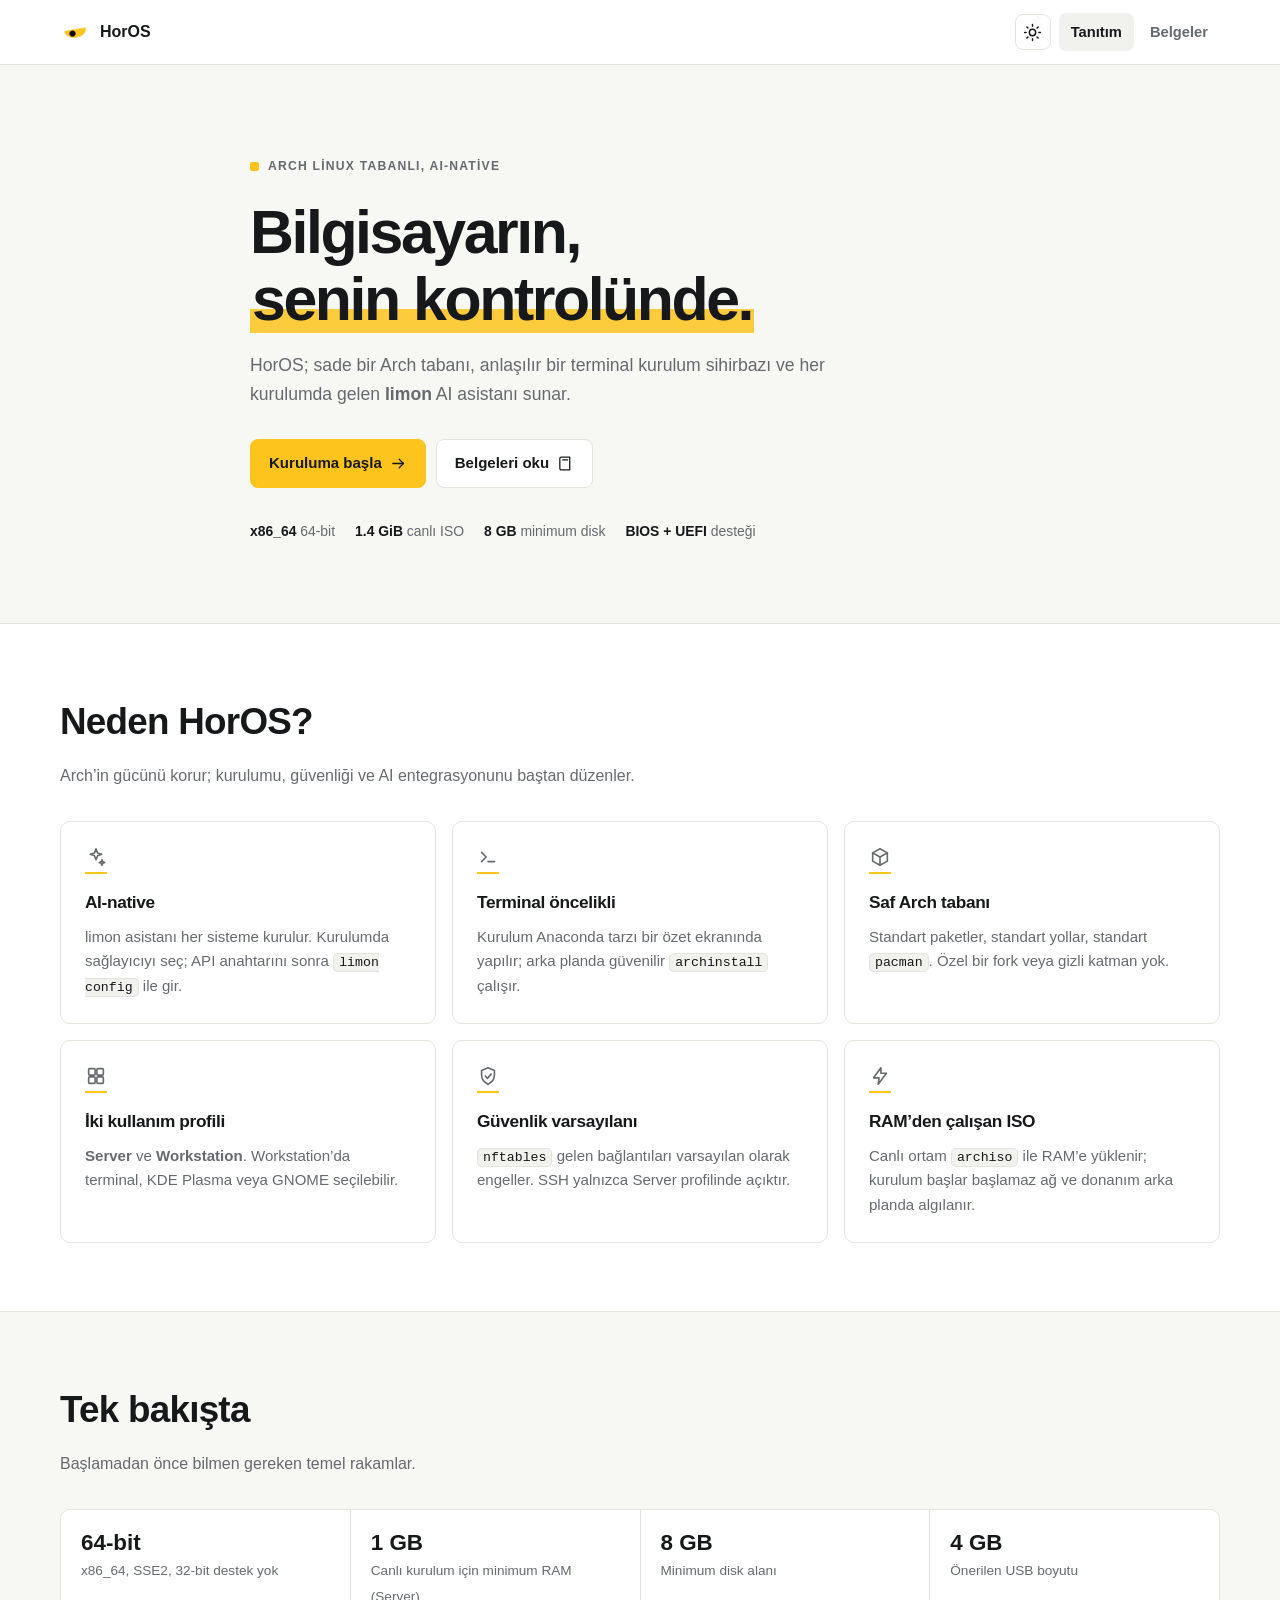
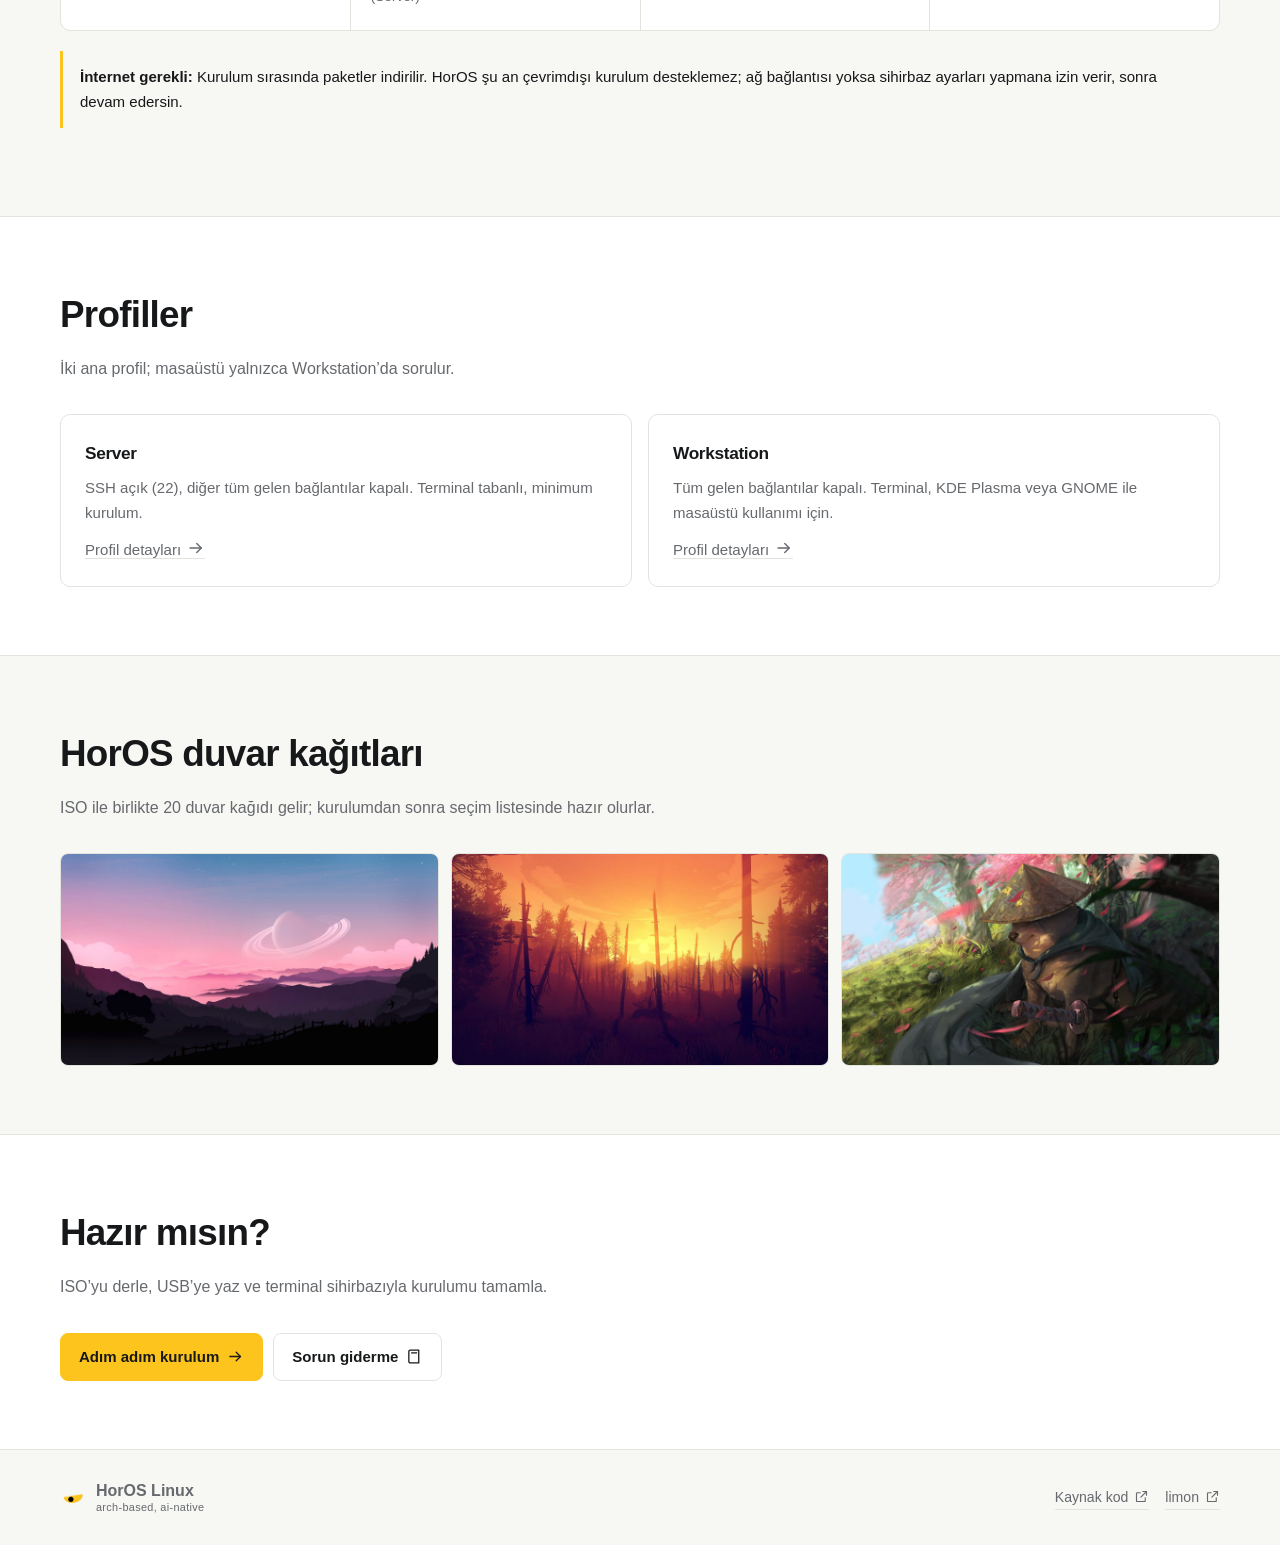
==== index.html @ 88a6e807 "Add HorOS GitHub Pages site with docs and responsive TOC" ====
<!doctype html>
<html lang="tr">
<head>
  <meta charset="utf-8">
  <meta name="viewport" content="width=device-width, initial-scale=1">
  <title>HorOS Linux: Arch tabanlı, AI-native dağıtım</title>
  <meta name="description" content="HorOS Linux; Arch Linux tabanlı, AI asistanı limon ile gelen canlı ISO ve kurulum sihirbazı. Tanıtım, kurulum ve belgeler.">
  <meta name="theme-color" content="#ffffff">
  <link rel="icon" type="image/png" href="assets/img/icon.png">
  <script>
    (function () {
      try {
        var saved = localStorage.getItem("horos-theme");
        var theme = saved === "dark" || saved === "light"
          ? saved
          : (window.matchMedia && matchMedia("(prefers-color-scheme: dark)").matches ? "dark" : "light");
        document.documentElement.dataset.theme = theme;
        var meta = document.querySelector('meta[name="theme-color"]');
        if (meta) meta.content = theme === "dark" ? "#111111" : "#ffffff";
      } catch (error) {
        document.documentElement.dataset.theme = "light";
      }
    })();
  </script>
  <link rel="stylesheet" href="assets/css/style.css">
  <script src="assets/js/icons.js" defer></script>
  <script src="assets/js/wallpapers.js" defer></script>
  <script src="assets/js/main.js" defer></script>
</head>
<body>

<header class="site-header">
  <div class="container header-inner">
    <a class="brand" href="index.html" aria-label="HorOS ana sayfa">
      <img src="assets/img/logo.png" alt="HorOS logosu">
      <span>HorOS</span>
    </a>
    <div class="header-actions">
      <button class="icon-btn theme-btn" type="button" aria-label="Karanlık temaya geç" title="Karanlık temaya geç">
        <span class="theme-icon theme-icon-sun" data-icon="sun"></span>
        <span class="theme-icon theme-icon-moon" data-icon="moon"></span>
      </button>
      <button class="icon-btn menu-btn" type="button" aria-label="Menüyü aç" aria-expanded="false">
        <span data-icon="menu"></span>
      </button>
      <nav class="nav" aria-label="Ana menü">
        <a href="index.html" data-page="index.html">Tanıtım</a>
        <a href="docs.html" data-page="docs.html">Belgeler</a>
      </nav>
    </div>
  </div>
</header>

<main>
  <div class="hero">
    <div class="container hero-inner">
      <span class="eyebrow">Arch Linux tabanlı, AI-native</span>
      <h1>Bilgisayarın,<br><em>senin kontrolünde.</em></h1>
      <p class="lead">
        HorOS; sade bir Arch tabanı, anlaşılır bir terminal kurulum sihirbazı ve her kurulumda gelen
        <strong>limon</strong> AI asistanı sunar.
      </p>
      <div class="buttons">
        <a class="btn btn-primary" href="docs.html#kurulum">Kuruluma başla<span data-icon="arrow-right"></span></a>
        <a class="btn btn-secondary" href="docs.html">Belgeleri oku<span data-icon="book"></span></a>
      </div>
      <div class="hero-meta">
        <span><strong>x86_64</strong> 64-bit</span>
        <span><strong>1.4 GiB</strong> canlı ISO</span>
        <span><strong>8 GB</strong> minimum disk</span>
        <span><strong>BIOS + UEFI</strong> desteği</span>
      </div>
    </div>
  </div>

  <section>
    <div class="container">
      <div class="section-head">
        <h2>Neden HorOS?</h2>
        <p>Arch’in gücünü korur; kurulumu, güvenliği ve AI entegrasyonunu baştan düzenler.</p>
      </div>
      <div class="grid grid-3">
        <article class="card">
          <div class="card-icon"><span data-icon="sparkles"></span></div>
          <h3>AI-native</h3>
          <p>limon asistanı her sisteme kurulur. Kurulumda sağlayıcıyı seç; API anahtarını sonra <code>limon config</code> ile gir.</p>
        </article>
        <article class="card">
          <div class="card-icon"><span data-icon="terminal"></span></div>
          <h3>Terminal öncelikli</h3>
          <p>Kurulum Anaconda tarzı bir özet ekranında yapılır; arka planda güvenilir <code>archinstall</code> çalışır.</p>
        </article>
        <article class="card">
          <div class="card-icon"><span data-icon="box"></span></div>
          <h3>Saf Arch tabanı</h3>
          <p>Standart paketler, standart yollar, standart <code>pacman</code>. Özel bir fork veya gizli katman yok.</p>
        </article>
        <article class="card">
          <div class="card-icon"><span data-icon="grid"></span></div>
          <h3>İki kullanım profili</h3>
          <p><strong>Server</strong> ve <strong>Workstation</strong>. Workstation’da terminal, KDE Plasma veya GNOME seçilebilir.</p>
        </article>
        <article class="card">
          <div class="card-icon"><span data-icon="shield"></span></div>
          <h3>Güvenlik varsayılanı</h3>
          <p><code>nftables</code> gelen bağlantıları varsayılan olarak engeller. SSH yalnızca Server profilinde açıktır.</p>
        </article>
        <article class="card">
          <div class="card-icon"><span data-icon="bolt"></span></div>
          <h3>RAM’den çalışan ISO</h3>
          <p>Canlı ortam <code>archiso</code> ile RAM’e yüklenir; kurulum başlar başlamaz ağ ve donanım arka planda algılanır.</p>
        </article>
      </div>
    </div>
  </section>

  <section class="alt">
    <div class="container">
      <div class="section-head">
        <h2>Tek bakışta</h2>
        <p>Başlamadan önce bilmen gereken temel rakamlar.</p>
      </div>
      <div class="facts">
        <div class="fact"><b>64-bit</b><span>x86_64, SSE2, 32-bit destek yok</span></div>
        <div class="fact"><b>1 GB</b><span>Canlı kurulum için minimum RAM (Server)</span></div>
        <div class="fact"><b>8 GB</b><span>Minimum disk alanı</span></div>
        <div class="fact"><b>4 GB</b><span>Önerilen USB boyutu</span></div>
      </div>
      <div class="note">
        <strong>İnternet gerekli:</strong> Kurulum sırasında paketler indirilir. HorOS şu an çevrimdışı kurulum desteklemez;
        ağ bağlantısı yoksa sihirbaz ayarları yapmana izin verir, sonra devam edersin.
      </div>
    </div>
  </section>

  <section>
    <div class="container">
      <div class="section-head">
        <h2>Profiller</h2>
        <p>İki ana profil; masaüstü yalnızca Workstation’da sorulur.</p>
      </div>
      <div class="grid grid-2">
        <article class="card">
          <h3>Server</h3>
          <p>SSH açık (22), diğer tüm gelen bağlantılar kapalı. Terminal tabanlı, minimum kurulum.</p>
          <p style="margin-top:12px"><a href="docs.html#server">Profil detayları<span data-icon="arrow-right" class="link-icon"></span></a></p>
        </article>
        <article class="card">
          <h3>Workstation</h3>
          <p>Tüm gelen bağlantılar kapalı. Terminal, KDE Plasma veya GNOME ile masaüstü kullanımı için.</p>
          <p style="margin-top:12px"><a href="docs.html#workstation">Profil detayları<span data-icon="arrow-right" class="link-icon"></span></a></p>
        </article>
      </div>
    </div>
  </section>

  <section class="alt">
    <div class="container">
      <div class="section-head">
        <h2>HorOS duvar kağıtları</h2>
        <p>ISO ile birlikte 20 duvar kağıdı gelir; kurulumdan sonra seçim listesinde hazır olurlar.</p>
      </div>
      <div class="shots" data-wallpaper-strip>
        <img class="shot" src="assets/img/wallpaper-01.jpg" alt="HorOS duvar kağıdı 1">
        <img class="shot" src="assets/img/wallpaper-02.jpg" alt="HorOS duvar kağıdı 2">
        <img class="shot" src="assets/img/wallpaper-03.jpg" alt="HorOS duvar kağıdı 3">
      </div>
    </div>
  </section>

  <section>
    <div class="container">
      <div class="section-head">
        <h2>Hazır mısın?</h2>
        <p>ISO’yu derle, USB’ye yaz ve terminal sihirbazıyla kurulumu tamamla.</p>
      </div>
      <div class="buttons">
        <a class="btn btn-primary" href="docs.html#kurulum">Adım adım kurulum<span data-icon="arrow-right"></span></a>
        <a class="btn btn-secondary" href="docs.html#sorun-giderme">Sorun giderme<span data-icon="book"></span></a>
      </div>
    </div>
  </section>
</main>

<footer class="site-footer">
  <div class="container footer-inner">
    <a class="brand" href="index.html">
      <img src="assets/img/logo.png" alt="">
      <span>HorOS Linux<small>arch-based, ai-native</small></span>
    </a>
    <div class="footer-links">
      <a href="https://github.com/horoslinux/horcore" target="_blank" rel="noopener">Kaynak kod<span data-icon="external" class="link-icon"></span></a>
      <a href="https://github.com/horoslinux/limon" target="_blank" rel="noopener">limon<span data-icon="external" class="link-icon"></span></a>
    </div>
  </div>
</footer>
</body>
</html>
---- assets/css/style.css ----
:root {
  --bg: #ffffff;
  --bg-soft: #f7f7f4;
  --panel: #ffffff;
  --panel-2: #f1f1ed;
  --border: #e4e4de;
  --text: #16181a;
  --muted: #66696d;
  --accent: #fdc41d;
  --accent-ink: #16181a;
  --danger: #b42318;
  --danger-bg: #fdf5f4;
  --ok: #067647;
  --ok-bg: #f3faf6;
  --header-bg: rgba(255, 255, 255, .94);
  --highlight: rgba(253, 196, 29, .85);
  --radius: 10px;
  --maxw: 1160px;
}

:root[data-theme="dark"] {
  --bg: #111111;
  --bg-soft: #191919;
  --panel: #1e1e1e;
  --panel-2: #272727;
  --border: #343434;
  --text: #f5f5f5;
  --muted: #aaa9a6;
  --accent: #fdc41d;
  --accent-ink: #16181a;
  --danger: #ff9b91;
  --danger-bg: rgba(180, 35, 24, .18);
  --ok: #7bd6a5;
  --ok-bg: rgba(6, 118, 71, .2);
  --header-bg: rgba(17, 17, 17, .94);
  --highlight: rgba(253, 196, 29, .38);
}

* { box-sizing: border-box; }

html { scroll-behavior: smooth; scroll-padding-top: 80px; }

/* ---------- Scrollbar ---------- */
html {
  scrollbar-width: thin;
  scrollbar-color: var(--border) transparent;
}
html::-webkit-scrollbar { width: 9px; height: 9px; }
html::-webkit-scrollbar-track { background: transparent; }
html::-webkit-scrollbar-thumb {
  background: var(--border);
  border: 2px solid var(--bg);
  border-radius: 99px;
}
html::-webkit-scrollbar-thumb:hover { background: var(--muted); }

.table-wrap, pre, .docs-sidebar {
  scrollbar-width: thin;
  scrollbar-color: var(--border) transparent;
}
.table-wrap::-webkit-scrollbar,
pre::-webkit-scrollbar,
.docs-sidebar::-webkit-scrollbar { width: 6px; height: 6px; }
.table-wrap::-webkit-scrollbar-track,
pre::-webkit-scrollbar-track,
.docs-sidebar::-webkit-scrollbar-track { background: transparent; }
.table-wrap::-webkit-scrollbar-thumb,
pre::-webkit-scrollbar-thumb,
.docs-sidebar::-webkit-scrollbar-thumb {
  background: var(--border);
  border-radius: 99px;
}
.table-wrap::-webkit-scrollbar-thumb:hover,
pre::-webkit-scrollbar-thumb:hover,
.docs-sidebar::-webkit-scrollbar-thumb:hover { background: var(--muted); }

body {
  margin: 0;
  background: var(--bg);
  color: var(--text);
  font-family: -apple-system, BlinkMacSystemFont, "Segoe UI", Roboto, Helvetica, Arial, sans-serif;
  font-size: 16px;
  line-height: 1.65;
  -webkit-font-smoothing: antialiased;
}

a { color: inherit; text-decoration: none; border-bottom: 1px solid var(--border); }
a:hover { border-bottom-color: var(--accent); }

h1, h2, h3, h4 { letter-spacing: -.02em; }

img { max-width: 100%; display: block; }

/* ---------- Icon system ---------- */
.icon {
  display: inline-block;
  width: 18px;
  height: 18px;
  vertical-align: -.18em;
  flex: 0 0 auto;
  fill: none;
  stroke: currentColor;
  stroke-width: 1.8;
  stroke-linecap: round;
  stroke-linejoin: round;
}
.link-icon { margin-left: 6px; }
.btn .icon, .nav .icon { width: 17px; height: 17px; }
.icon-btn .icon { width: 19px; height: 19px; vertical-align: middle; }
.card-icon .icon { width: 22px; height: 22px; }

.container { width: min(100% - 40px, var(--maxw)); margin-inline: auto; }

/* ---------- Header ---------- */
.site-header {
  position: sticky;
  top: 0;
  z-index: 50;
  background: var(--header-bg);
  backdrop-filter: blur(10px);
  border-bottom: 1px solid var(--border);
}

.header-inner {
  height: 64px;
  display: flex;
  align-items: center;
  justify-content: space-between;
  gap: 20px;
}

.header-actions { display: flex; align-items: center; gap: 8px; }

.brand {
  display: flex;
  align-items: center;
  gap: 10px;
  border: 0;
  font-weight: 750;
}
.brand:hover { border: 0; }
.brand img { width: 30px; height: 30px; }
.brand span { font-size: 1rem; line-height: 1.15; }
.brand small {
  display: block;
  color: var(--muted);
  font-size: .68rem;
  font-weight: 500;
  letter-spacing: .03em;
}

.icon-btn {
  display: inline-flex;
  align-items: center;
  justify-content: center;
  width: 36px;
  height: 36px;
  padding: 0;
  border: 1px solid var(--border);
  border-radius: 8px;
  background: transparent;
  color: var(--text);
  cursor: pointer;
  transition: background .15s ease, border-color .15s ease;
}
.icon-btn:hover { background: var(--panel-2); border-color: var(--muted); }

.theme-icon-moon { display: none; }
:root[data-theme="dark"] .theme-icon-sun { display: none; }
:root[data-theme="dark"] .theme-icon-moon { display: inline-block; }

.menu-btn { display: none; }

.nav { display: flex; align-items: center; gap: 4px; }
.nav a {
  border: 0;
  color: var(--muted);
  padding: 7px 12px;
  border-radius: 7px;
  font-size: .92rem;
  font-weight: 600;
}
.nav a:hover, .nav a.active {
  color: var(--text);
  background: var(--panel-2);
  border: 0;
}
/* ---------- Hero ---------- */
.hero {
  background: var(--bg-soft);
  border-bottom: 1px solid var(--border);
}
.hero-inner { padding: 88px 0 80px; max-width: 780px; }

.eyebrow {
  display: inline-flex;
  align-items: center;
  gap: 9px;
  color: var(--muted);
  font-size: .76rem;
  font-weight: 700;
  letter-spacing: .1em;
  text-transform: uppercase;
}
.eyebrow::before {
  content: "";
  width: 9px;
  height: 9px;
  background: var(--accent);
  border-radius: 2px;
}

.hero h1 {
  font-size: clamp(2.3rem, 5.5vw, 3.8rem);
  line-height: 1.1;
  margin: 20px 0 18px;
  letter-spacing: -.04em;
}
.hero h1 em {
  font-style: normal;
  background: linear-gradient(transparent 64%, var(--highlight) 64%);
  padding: 0 2px;
}
.hero p.lead {
  font-size: 1.1rem;
  color: var(--muted);
  max-width: 620px;
  margin: 0 0 30px;
}

.buttons { display: flex; flex-wrap: wrap; gap: 10px; }
.btn {
  display: inline-flex;
  align-items: center;
  justify-content: center;
  gap: 8px;
  padding: 11px 18px;
  border-radius: 8px;
  border: 1px solid var(--border);
  font-size: .94rem;
  font-weight: 650;
  transition: background .15s ease, border-color .15s ease;
}
.btn:hover { text-decoration: none; }
.btn-primary { background: var(--accent); color: var(--accent-ink); border-color: var(--accent); }
.btn-primary:hover { background: #f0b900; border-color: #f0b900; }
.btn-secondary { background: var(--panel); color: var(--text); }
.btn-secondary:hover { background: var(--panel-2); border-color: var(--muted); }

.hero-meta {
  display: flex;
  flex-wrap: wrap;
  gap: 8px 20px;
  margin-top: 32px;
  color: var(--muted);
  font-size: .87rem;
}
.hero-meta strong { color: var(--text); font-weight: 650; }

/* ---------- Sections ---------- */
section { padding: 68px 0; }
section.alt { background: var(--bg-soft); border-block: 1px solid var(--border); }

.section-head { max-width: 700px; margin-bottom: 32px; }
.section-head h2 { font-size: clamp(1.7rem, 3.2vw, 2.3rem); margin: 0 0 10px; }
.section-head p { color: var(--muted); margin: 0; font-size: 1rem; }

.grid { display: grid; gap: 16px; }
.grid-3 { grid-template-columns: repeat(3, 1fr); }
.grid-2 { grid-template-columns: repeat(2, 1fr); }

.card {
  background: var(--panel);
  border: 1px solid var(--border);
  border-radius: var(--radius);
  padding: 24px;
}
.card h3 { margin: 0 0 8px; font-size: 1.08rem; }
.card p { color: var(--muted); margin: 0; font-size: .94rem; }
.card-icon {
  display: inline-flex;
  color: var(--muted);
  border-bottom: 2px solid var(--accent);
  padding-bottom: 4px;
  margin-bottom: 14px;
}

/* ---------- Facts / spec strips ---------- */
.facts {
  display: grid;
  grid-template-columns: repeat(4, 1fr);
  gap: 1px;
  background: var(--border);
  border: 1px solid var(--border);
  border-radius: var(--radius);
  overflow: hidden;
}
.fact { background: var(--panel); padding: 20px; }
.fact b { display: block; color: var(--text); font-size: 1.4rem; line-height: 1.2; }
.fact span { color: var(--muted); font-size: .85rem; }

/* ---------- Wallpaper strip ---------- */
.shots { display: grid; grid-template-columns: repeat(3, 1fr); gap: 12px; }
.shots img {
  width: 100%;
  aspect-ratio: 16/9;
  object-fit: cover;
  border-radius: 8px;
  border: 1px solid var(--border);
  transition: opacity .22s ease, transform .22s ease;
}
.shots img:nth-child(2) { transition-delay: .05s; }
.shots img:nth-child(3) { transition-delay: .1s; }
.shots img.is-changing { opacity: .25; transform: translateX(-6px); }

/* ---------- Tables ---------- */
.table-wrap { overflow-x: auto; border: 1px solid var(--border); border-radius: var(--radius); }
table { width: 100%; border-collapse: collapse; background: var(--panel); font-size: .92rem; }
th, td { padding: 12px 15px; text-align: left; border-bottom: 1px solid var(--border); vertical-align: top; }
th {
  color: var(--muted);
  font-size: .76rem;
  text-transform: uppercase;
  letter-spacing: .07em;
  background: var(--bg-soft);
}
tr:last-child td { border-bottom: 0; }
td code, p code, li code {
  background: var(--panel-2);
  border: 1px solid var(--border);
  border-radius: 5px;
  padding: 1px 5px;
  font-size: .88em;
  color: var(--text);
}

/* ---------- Steps ---------- */
.steps { counter-reset: step; display: grid; gap: 14px; }
.step {
  position: relative;
  background: var(--panel);
  border: 1px solid var(--border);
  border-radius: var(--radius);
  padding: 20px 22px 20px 70px;
}
.step::before {
  counter-increment: step;
  content: counter(step);
  position: absolute; left: 20px; top: 20px;
  width: 32px; height: 32px; border-radius: 7px;
  display: grid; place-items: center;
  background: var(--accent); color: var(--accent-ink); font-weight: 750; font-size: .9rem;
}
.step h3 { margin: 0 0 5px; font-size: 1.06rem; }
.step p { margin: 0; color: var(--muted); }

/* ---------- Alerts ---------- */
.note {
  border-left: 3px solid var(--accent);
  background: var(--bg-soft);
  padding: 14px 17px;
  border-radius: 0 8px 8px 0;
  margin: 20px 0;
  color: var(--text);
  font-size: .94rem;
}
.note.danger { border-left-color: var(--danger); background: var(--danger-bg); }
.note.ok { border-left-color: var(--ok); background: var(--ok-bg); }
.note strong { font-weight: 700; }

/* ---------- Code blocks ---------- */
pre {
  background: var(--bg-soft);
  border: 1px solid var(--border);
  border-radius: 8px;
  padding: 16px 18px;
  overflow-x: auto;
  font-size: .88rem;
  line-height: 1.6;
  color: var(--text);
}
pre code { background: none; border: 0; padding: 0; color: inherit; }

/* ---------- Docs layout ---------- */
.docs-wrap { display: grid; grid-template-columns: 230px minmax(0, 1fr); gap: 40px; padding: 44px 0 76px; }
.docs-toc-mobile { display: contents; }
.toc-toggle { display: none; }
.docs-sidebar { position: sticky; top: 84px; align-self: start; }
.docs-sidebar h4 { margin: 0 0 10px; color: var(--muted); font-size: .72rem; text-transform: uppercase; letter-spacing: .1em; }
.docs-sidebar .group { margin: 18px 0 4px; padding: 0 10px; color: var(--muted); font-size: .67rem; text-transform: uppercase; letter-spacing: .1em; opacity: .7; }
.docs-sidebar .group:first-of-type { margin-top: 6px; }
.docs-sidebar a { display: block; color: var(--muted); padding: 6px 10px; border-radius: 6px; font-size: .9rem; border: 0; border-left: 2px solid transparent; }
.docs-sidebar a:hover { color: var(--text); background: var(--bg-soft); border: 0; border-left: 2px solid var(--border); }
.docs-sidebar a.active { color: var(--text); background: var(--bg-soft); border: 0; border-left: 2px solid var(--accent); font-weight: 650; }

.doc-article { min-width: 0; }
.doc-article > section { padding: 0 0 42px; border-bottom: 1px solid var(--border); margin-bottom: 42px; }
.doc-article > section:last-child { border-bottom: 0; margin-bottom: 0; padding-bottom: 0; }
.doc-article h2 { font-size: 1.65rem; margin: 0 0 12px; scroll-margin-top: 84px; }
.doc-article h3 { font-size: 1.08rem; margin: 26px 0 8px; }
.doc-article p, .doc-article li { color: var(--muted); }
.doc-article strong { color: var(--text); }
.doc-article ul, .doc-article ol { padding-left: 22px; }
.doc-article li { margin: 5px 0; }

.kbd {
  display: inline-block;
  min-width: 22px;
  text-align: center;
  background: var(--panel-2);
  border: 1px solid var(--border);
  border-bottom-width: 2px;
  border-radius: 5px;
  padding: 0 6px;
  font-size: .82rem;
  color: var(--text);
}

/* ---------- Footer ---------- */
.site-footer { border-top: 1px solid var(--border); background: var(--bg-soft); padding: 32px 0; color: var(--muted); font-size: .88rem; }
.footer-inner { display: flex; flex-wrap: wrap; justify-content: space-between; gap: 16px; align-items: center; }
.footer-inner img { width: 26px; height: 26px; }
.footer-links { display: flex; gap: 16px; flex-wrap: wrap; }
.footer-links .icon { width: 15px; height: 15px; }

/* ---------- Responsive ---------- */
@media (max-width: 900px) {
  .grid-3, .grid-2 { grid-template-columns: repeat(2, 1fr); }
  .facts { grid-template-columns: repeat(2, 1fr); }
  .docs-wrap { width: 100%; max-width: none; grid-template-columns: 1fr; gap: 18px; padding-top: 18px; }
  .doc-article { padding-inline: 20px; }
  .docs-toc-mobile {
    display: block; position: sticky; top: 64px; z-index: 20;
    width: calc(100% - 40px); margin-inline: 20px;
  }
  .docs-toc-mobile.stuck { width: 100%; margin-inline: 0; }
  .docs-toc-mobile.stuck .toc-toggle { border: 0; border-bottom: 1px solid var(--border); }
  .toc-toggle {
    display: flex; align-items: center; gap: 8px; width: 100%;
    padding: 10px 20px; text-align: left;
    background: var(--header-bg); color: var(--text);
    backdrop-filter: blur(10px);
    border: 1px solid var(--border); border-radius: 0;
    font-size: .88rem;
  }
  .toc-title { font-weight: 650; white-space: nowrap; }
  .toc-current { color: var(--muted); overflow: hidden; text-overflow: ellipsis; white-space: nowrap; }
  .toc-chevron { display: inline-flex; margin-left: auto; color: var(--muted); transition: transform .2s ease; }
  .toc-chevron .icon { width: 16px; height: 16px; }
  .toc-toggle[aria-expanded="true"] .toc-chevron { transform: rotate(180deg); }
  .docs-sidebar {
    display: none; position: static; flex-wrap: wrap; gap: 4px;
    max-height: 60vh; overflow-y: auto;
    margin-top: 8px; padding: 10px 20px;
    background: var(--header-bg); backdrop-filter: blur(10px);
    border: 1px solid var(--border); border-radius: 8px;
  }
  .docs-toc-mobile.open .docs-sidebar { display: flex; }
  .docs-sidebar h4 { display: none; }
  .docs-sidebar .group { width: 100%; margin: 6px 0 0; }
  .docs-sidebar a { border-left: 0; border-bottom: 2px solid transparent; font-size: .88rem; }
  .docs-sidebar a:hover { border-left: 0; border-bottom-color: var(--border); }
  .docs-sidebar a.active { border-left: 0; border-bottom-color: var(--accent); }
}

@media (max-width: 680px) {
  .menu-btn { display: inline-flex; }
  .nav {
    display: none;
    position: absolute; top: 64px; left: 0; right: 0;
    flex-direction: column; align-items: stretch;
    background: var(--bg); border-bottom: 1px solid var(--border);
    padding: 8px 20px 14px;
  }
  .nav.open { display: flex; }
  .nav a { text-align: center; }
  .hero-inner { padding: 60px 0 56px; }
  .grid-3, .grid-2, .facts { grid-template-columns: 1fr; }
  .shots { gap: 8px; }
  section { padding: 52px 0; }
  .step { padding-left: 22px; }
  .step::before { position: static; margin-bottom: 10px; }

  /* Kurulum: dar ekranda tablo kartlara, kod bloklari sarilmis metne doner. */
  #kurulum .steps { gap: 10px; }
  #kurulum .step { padding: 14px; }
  #kurulum .step::before { width: 28px; height: 28px; margin: 0 0 8px; }
  #kurulum .table-wrap { border: 0; overflow: visible; }
  #kurulum table, #kurulum tbody, #kurulum tr, #kurulum td { display: block; width: 100%; }
  #kurulum thead { display: none; }
  #kurulum tr {
    margin-bottom: 10px;
    padding: 10px 12px;
    background: var(--panel);
    border: 1px solid var(--border);
    border-radius: 8px;
  }
  #kurulum td { padding: 3px 0; border: 0; font-size: .86rem; }
  #kurulum td::before {
    display: block;
    margin-bottom: 2px;
    color: var(--muted);
    font-size: .68rem;
    text-transform: uppercase;
    letter-spacing: .06em;
  }
  #kurulum td:first-child::before { content: "Madde"; }
  #kurulum td:last-child::before { content: "Açıklama"; }
  #kurulum pre { white-space: pre-wrap; overflow-wrap: anywhere; }
}
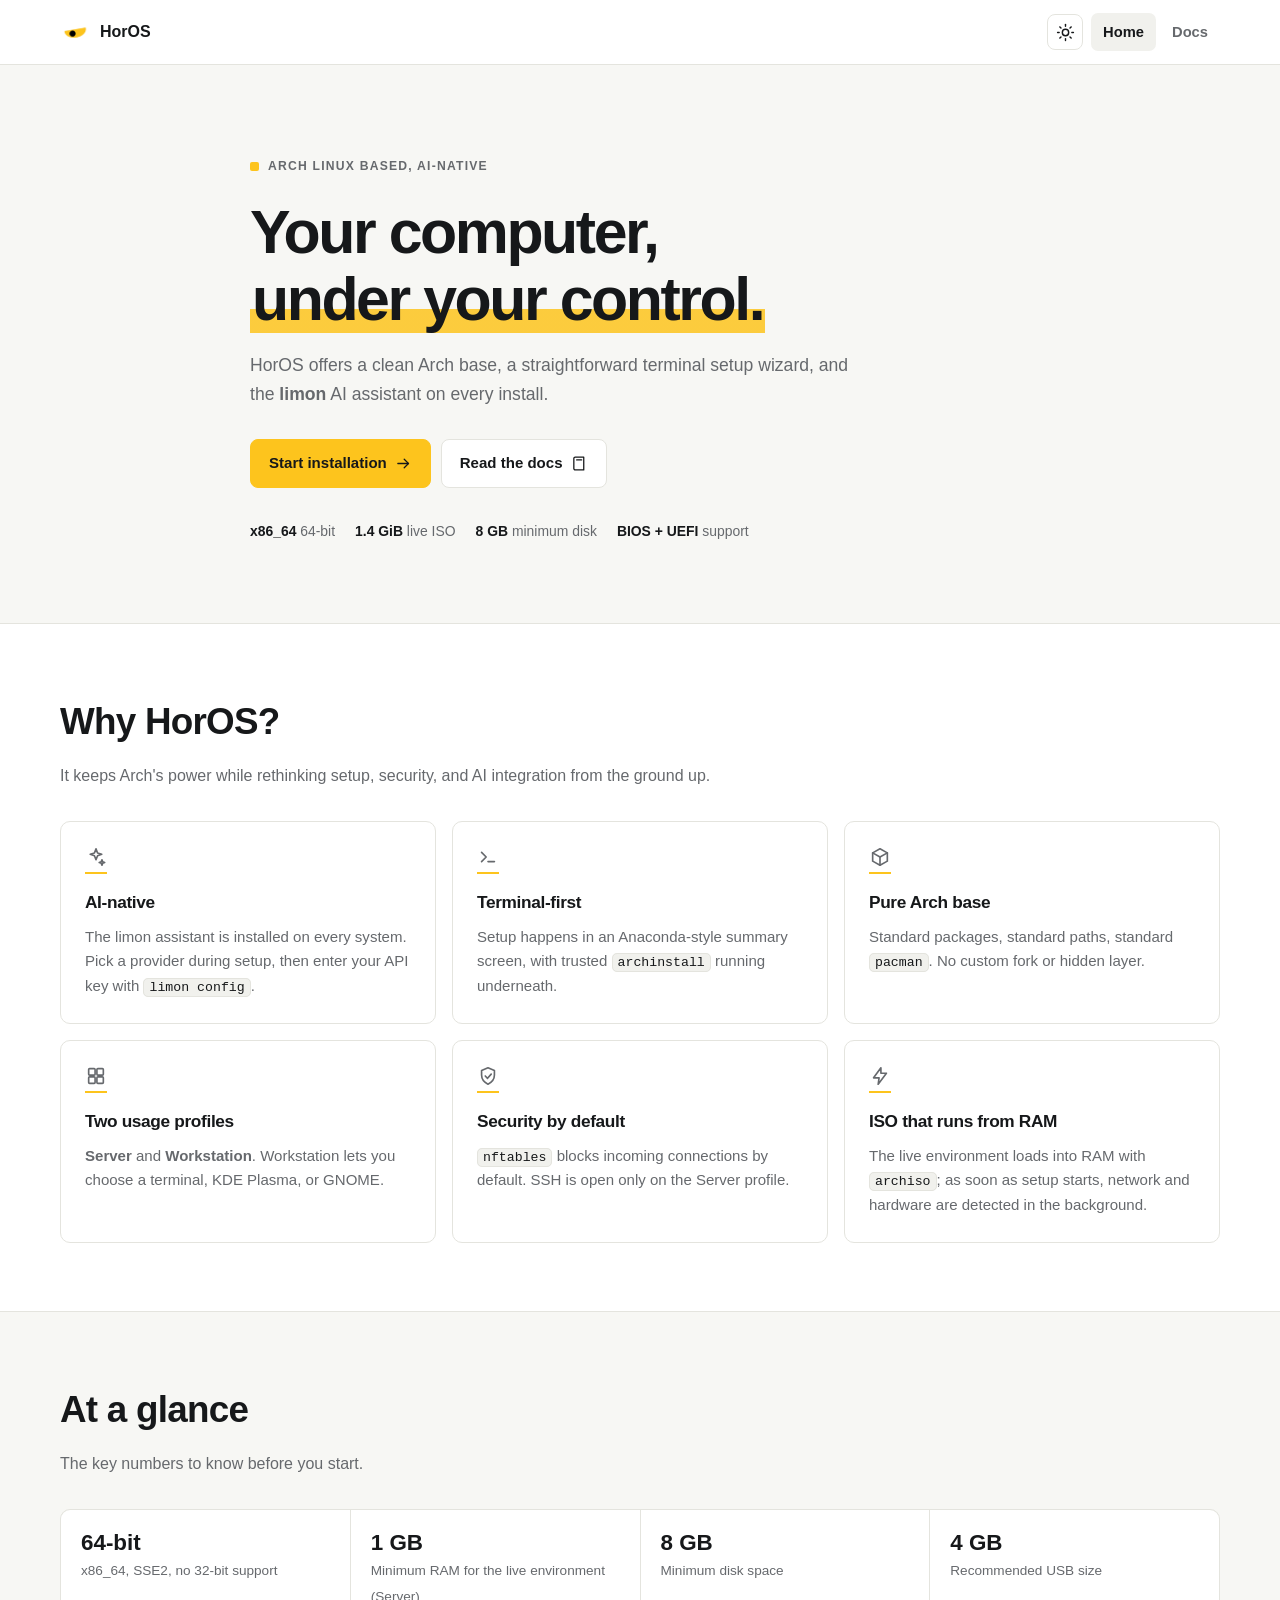
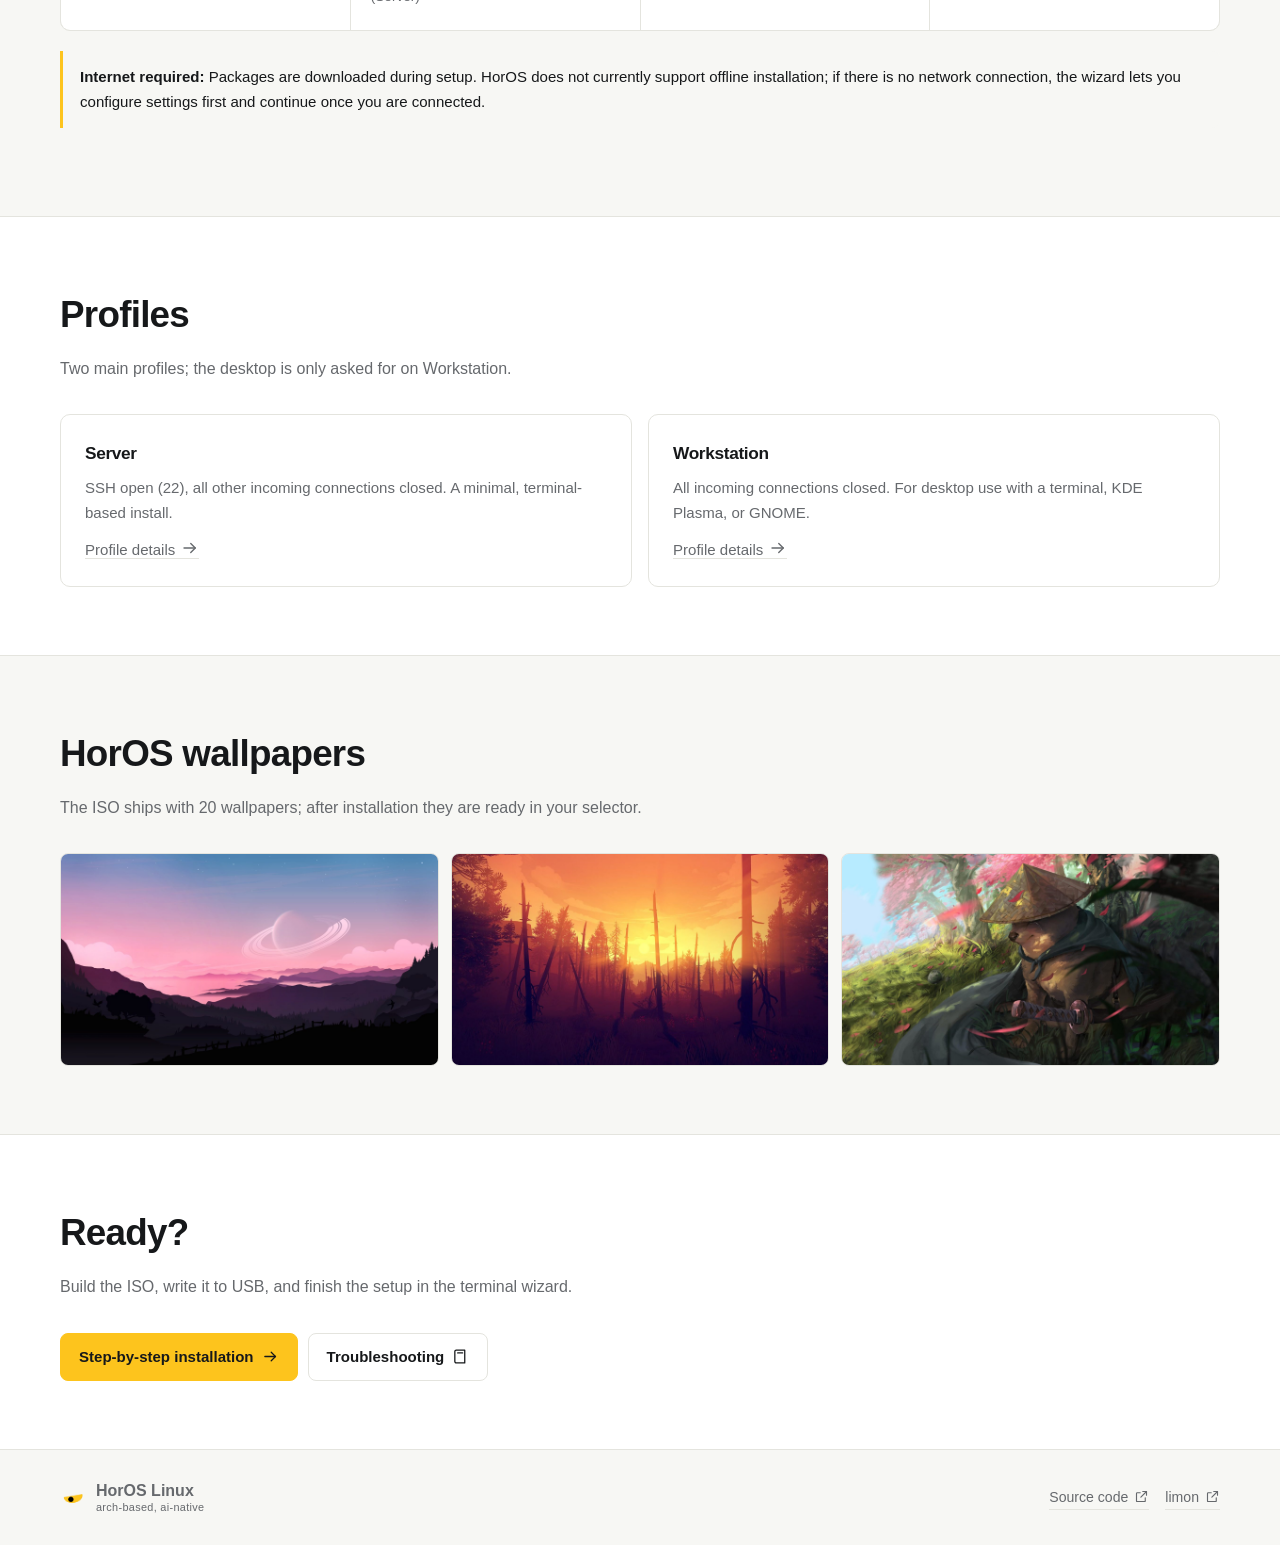
==== commit 1c6a8e38: "Translate the site to English" ====
--- a/index.html
+++ b/index.html
@@ -1,10 +1,10 @@
 <!doctype html>
-<html lang="tr">
+<html lang="en">
 <head>
   <meta charset="utf-8">
   <meta name="viewport" content="width=device-width, initial-scale=1">
-  <title>HorOS Linux: Arch tabanlı, AI-native dağıtım</title>
-  <meta name="description" content="HorOS Linux; Arch Linux tabanlı, AI asistanı limon ile gelen canlı ISO ve kurulum sihirbazı. Tanıtım, kurulum ve belgeler.">
+  <title>HorOS Linux: An Arch-based, AI-native distribution</title>
+  <meta name="description" content="HorOS Linux is an Arch Linux-based live ISO with the limon AI assistant and a terminal setup wizard. Overview, installation, and docs.">
   <meta name="theme-color" content="#ffffff">
   <link rel="icon" type="image/png" href="assets/img/icon.png">
   <script>
@@ -31,21 +31,21 @@
 
 <header class="site-header">
   <div class="container header-inner">
-    <a class="brand" href="index.html" aria-label="HorOS ana sayfa">
-      <img src="assets/img/logo.png" alt="HorOS logosu">
+    <a class="brand" href="index.html" aria-label="HorOS home">
+      <img src="assets/img/logo.png" alt="HorOS logo">
       <span>HorOS</span>
     </a>
     <div class="header-actions">
-      <button class="icon-btn theme-btn" type="button" aria-label="Karanlık temaya geç" title="Karanlık temaya geç">
+      <button class="icon-btn theme-btn" type="button" aria-label="Switch to dark theme" title="Switch to dark theme">
         <span class="theme-icon theme-icon-sun" data-icon="sun"></span>
         <span class="theme-icon theme-icon-moon" data-icon="moon"></span>
       </button>
-      <button class="icon-btn menu-btn" type="button" aria-label="Menüyü aç" aria-expanded="false">
+      <button class="icon-btn menu-btn" type="button" aria-label="Open menu" aria-expanded="false">
         <span data-icon="menu"></span>
       </button>
-      <nav class="nav" aria-label="Ana menü">
-        <a href="index.html" data-page="index.html">Tanıtım</a>
-        <a href="docs.html" data-page="docs.html">Belgeler</a>
+      <nav class="nav" aria-label="Main menu">
+        <a href="index.html" data-page="index.html">Home</a>
+        <a href="docs.html" data-page="docs.html">Docs</a>
       </nav>
     </div>
   </div>
@@ -54,21 +54,21 @@
 <main>
   <div class="hero">
     <div class="container hero-inner">
-      <span class="eyebrow">Arch Linux tabanlı, AI-native</span>
-      <h1>Bilgisayarın,<br><em>senin kontrolünde.</em></h1>
+      <span class="eyebrow">Arch Linux based, AI-native</span>
+      <h1>Your computer,<br><em>under your control.</em></h1>
       <p class="lead">
-        HorOS; sade bir Arch tabanı, anlaşılır bir terminal kurulum sihirbazı ve her kurulumda gelen
-        <strong>limon</strong> AI asistanı sunar.
+        HorOS offers a clean Arch base, a straightforward terminal setup wizard, and the
+        <strong>limon</strong> AI assistant on every install.
       </p>
       <div class="buttons">
-        <a class="btn btn-primary" href="docs.html#kurulum">Kuruluma başla<span data-icon="arrow-right"></span></a>
-        <a class="btn btn-secondary" href="docs.html">Belgeleri oku<span data-icon="book"></span></a>
+        <a class="btn btn-primary" href="docs.html#kurulum">Start installation<span data-icon="arrow-right"></span></a>
+        <a class="btn btn-secondary" href="docs.html">Read the docs<span data-icon="book"></span></a>
       </div>
       <div class="hero-meta">
         <span><strong>x86_64</strong> 64-bit</span>
-        <span><strong>1.4 GiB</strong> canlı ISO</span>
+        <span><strong>1.4 GiB</strong> live ISO</span>
         <span><strong>8 GB</strong> minimum disk</span>
-        <span><strong>BIOS + UEFI</strong> desteği</span>
+        <span><strong>BIOS + UEFI</strong> support</span>
       </div>
     </div>
   </div>
@@ -76,39 +76,39 @@
   <section>
     <div class="container">
       <div class="section-head">
-        <h2>Neden HorOS?</h2>
-        <p>Arch’in gücünü korur; kurulumu, güvenliği ve AI entegrasyonunu baştan düzenler.</p>
+        <h2>Why HorOS?</h2>
+        <p>It keeps Arch's power while rethinking setup, security, and AI integration from the ground up.</p>
       </div>
       <div class="grid grid-3">
         <article class="card">
           <div class="card-icon"><span data-icon="sparkles"></span></div>
           <h3>AI-native</h3>
-          <p>limon asistanı her sisteme kurulur. Kurulumda sağlayıcıyı seç; API anahtarını sonra <code>limon config</code> ile gir.</p>
+          <p>The limon assistant is installed on every system. Pick a provider during setup, then enter your API key with <code>limon config</code>.</p>
         </article>
         <article class="card">
           <div class="card-icon"><span data-icon="terminal"></span></div>
-          <h3>Terminal öncelikli</h3>
-          <p>Kurulum Anaconda tarzı bir özet ekranında yapılır; arka planda güvenilir <code>archinstall</code> çalışır.</p>
+          <h3>Terminal-first</h3>
+          <p>Setup happens in an Anaconda-style summary screen, with trusted <code>archinstall</code> running underneath.</p>
         </article>
         <article class="card">
           <div class="card-icon"><span data-icon="box"></span></div>
-          <h3>Saf Arch tabanı</h3>
-          <p>Standart paketler, standart yollar, standart <code>pacman</code>. Özel bir fork veya gizli katman yok.</p>
+          <h3>Pure Arch base</h3>
+          <p>Standard packages, standard paths, standard <code>pacman</code>. No custom fork or hidden layer.</p>
         </article>
         <article class="card">
           <div class="card-icon"><span data-icon="grid"></span></div>
-          <h3>İki kullanım profili</h3>
-          <p><strong>Server</strong> ve <strong>Workstation</strong>. Workstation’da terminal, KDE Plasma veya GNOME seçilebilir.</p>
+          <h3>Two usage profiles</h3>
+          <p><strong>Server</strong> and <strong>Workstation</strong>. Workstation lets you choose a terminal, KDE Plasma, or GNOME.</p>
         </article>
         <article class="card">
           <div class="card-icon"><span data-icon="shield"></span></div>
-          <h3>Güvenlik varsayılanı</h3>
-          <p><code>nftables</code> gelen bağlantıları varsayılan olarak engeller. SSH yalnızca Server profilinde açıktır.</p>
+          <h3>Security by default</h3>
+          <p><code>nftables</code> blocks incoming connections by default. SSH is open only on the Server profile.</p>
         </article>
         <article class="card">
           <div class="card-icon"><span data-icon="bolt"></span></div>
-          <h3>RAM’den çalışan ISO</h3>
-          <p>Canlı ortam <code>archiso</code> ile RAM’e yüklenir; kurulum başlar başlamaz ağ ve donanım arka planda algılanır.</p>
+          <h3>ISO that runs from RAM</h3>
+          <p>The live environment loads into RAM with <code>archiso</code>; as soon as setup starts, network and hardware are detected in the background.</p>
         </article>
       </div>
     </div>
@@ -117,18 +117,18 @@
   <section class="alt">
     <div class="container">
       <div class="section-head">
-        <h2>Tek bakışta</h2>
-        <p>Başlamadan önce bilmen gereken temel rakamlar.</p>
+        <h2>At a glance</h2>
+        <p>The key numbers to know before you start.</p>
       </div>
       <div class="facts">
-        <div class="fact"><b>64-bit</b><span>x86_64, SSE2, 32-bit destek yok</span></div>
-        <div class="fact"><b>1 GB</b><span>Canlı kurulum için minimum RAM (Server)</span></div>
-        <div class="fact"><b>8 GB</b><span>Minimum disk alanı</span></div>
-        <div class="fact"><b>4 GB</b><span>Önerilen USB boyutu</span></div>
+        <div class="fact"><b>64-bit</b><span>x86_64, SSE2, no 32-bit support</span></div>
+        <div class="fact"><b>1 GB</b><span>Minimum RAM for the live environment (Server)</span></div>
+        <div class="fact"><b>8 GB</b><span>Minimum disk space</span></div>
+        <div class="fact"><b>4 GB</b><span>Recommended USB size</span></div>
       </div>
       <div class="note">
-        <strong>İnternet gerekli:</strong> Kurulum sırasında paketler indirilir. HorOS şu an çevrimdışı kurulum desteklemez;
-        ağ bağlantısı yoksa sihirbaz ayarları yapmana izin verir, sonra devam edersin.
+        <strong>Internet required:</strong> Packages are downloaded during setup. HorOS does not currently support offline installation;
+        if there is no network connection, the wizard lets you configure settings first and continue once you are connected.
       </div>
     </div>
   </section>
@@ -136,19 +136,19 @@
   <section>
     <div class="container">
       <div class="section-head">
-        <h2>Profiller</h2>
-        <p>İki ana profil; masaüstü yalnızca Workstation’da sorulur.</p>
+        <h2>Profiles</h2>
+        <p>Two main profiles; the desktop is only asked for on Workstation.</p>
       </div>
       <div class="grid grid-2">
         <article class="card">
           <h3>Server</h3>
-          <p>SSH açık (22), diğer tüm gelen bağlantılar kapalı. Terminal tabanlı, minimum kurulum.</p>
-          <p style="margin-top:12px"><a href="docs.html#server">Profil detayları<span data-icon="arrow-right" class="link-icon"></span></a></p>
+          <p>SSH open (22), all other incoming connections closed. A minimal, terminal-based install.</p>
+          <p style="margin-top:12px"><a href="docs.html#server">Profile details<span data-icon="arrow-right" class="link-icon"></span></a></p>
         </article>
         <article class="card">
           <h3>Workstation</h3>
-          <p>Tüm gelen bağlantılar kapalı. Terminal, KDE Plasma veya GNOME ile masaüstü kullanımı için.</p>
-          <p style="margin-top:12px"><a href="docs.html#workstation">Profil detayları<span data-icon="arrow-right" class="link-icon"></span></a></p>
+          <p>All incoming connections closed. For desktop use with a terminal, KDE Plasma, or GNOME.</p>
+          <p style="margin-top:12px"><a href="docs.html#workstation">Profile details<span data-icon="arrow-right" class="link-icon"></span></a></p>
         </article>
       </div>
     </div>
@@ -157,13 +157,13 @@
   <section class="alt">
     <div class="container">
       <div class="section-head">
-        <h2>HorOS duvar kağıtları</h2>
-        <p>ISO ile birlikte 20 duvar kağıdı gelir; kurulumdan sonra seçim listesinde hazır olurlar.</p>
+        <h2>HorOS wallpapers</h2>
+        <p>The ISO ships with 20 wallpapers; after installation they are ready in your selector.</p>
       </div>
       <div class="shots" data-wallpaper-strip>
-        <img class="shot" src="assets/img/wallpaper-01.jpg" alt="HorOS duvar kağıdı 1">
-        <img class="shot" src="assets/img/wallpaper-02.jpg" alt="HorOS duvar kağıdı 2">
-        <img class="shot" src="assets/img/wallpaper-03.jpg" alt="HorOS duvar kağıdı 3">
+        <img class="shot" src="assets/img/wallpaper-01.jpg" alt="HorOS wallpaper 1">
+        <img class="shot" src="assets/img/wallpaper-02.jpg" alt="HorOS wallpaper 2">
+        <img class="shot" src="assets/img/wallpaper-03.jpg" alt="HorOS wallpaper 3">
       </div>
     </div>
   </section>
@@ -171,12 +171,12 @@
   <section>
     <div class="container">
       <div class="section-head">
-        <h2>Hazır mısın?</h2>
-        <p>ISO’yu derle, USB’ye yaz ve terminal sihirbazıyla kurulumu tamamla.</p>
+        <h2>Ready?</h2>
+        <p>Build the ISO, write it to USB, and finish the setup in the terminal wizard.</p>
       </div>
       <div class="buttons">
-        <a class="btn btn-primary" href="docs.html#kurulum">Adım adım kurulum<span data-icon="arrow-right"></span></a>
-        <a class="btn btn-secondary" href="docs.html#sorun-giderme">Sorun giderme<span data-icon="book"></span></a>
+        <a class="btn btn-primary" href="docs.html#kurulum">Step-by-step installation<span data-icon="arrow-right"></span></a>
+        <a class="btn btn-secondary" href="docs.html#sorun-giderme">Troubleshooting<span data-icon="book"></span></a>
       </div>
     </div>
   </section>
@@ -189,7 +189,7 @@
       <span>HorOS Linux<small>arch-based, ai-native</small></span>
     </a>
     <div class="footer-links">
-      <a href="https://github.com/horoslinux/horcore" target="_blank" rel="noopener">Kaynak kod<span data-icon="external" class="link-icon"></span></a>
+      <a href="https://github.com/horoslinux/horcore" target="_blank" rel="noopener">Source code<span data-icon="external" class="link-icon"></span></a>
       <a href="https://github.com/horoslinux/limon" target="_blank" rel="noopener">limon<span data-icon="external" class="link-icon"></span></a>
     </div>
   </div>
--- a/assets/css/style.css
+++ b/assets/css/style.css
@@ -481,7 +481,7 @@
   .step { padding-left: 22px; }
   .step::before { position: static; margin-bottom: 10px; }
 
-  /* Kurulum: dar ekranda tablo kartlara, kod bloklari sarilmis metne doner. */
+  /* Installation: on narrow screens the table becomes cards and code blocks wrap. */
   #kurulum .steps { gap: 10px; }
   #kurulum .step { padding: 14px; }
   #kurulum .step::before { width: 28px; height: 28px; margin: 0 0 8px; }
@@ -504,7 +504,7 @@
     text-transform: uppercase;
     letter-spacing: .06em;
   }
-  #kurulum td:first-child::before { content: "Madde"; }
-  #kurulum td:last-child::before { content: "Açıklama"; }
+  #kurulum td:first-child::before { content: "Item"; }
+  #kurulum td:last-child::before { content: "Description"; }
   #kurulum pre { white-space: pre-wrap; overflow-wrap: anywhere; }
 }
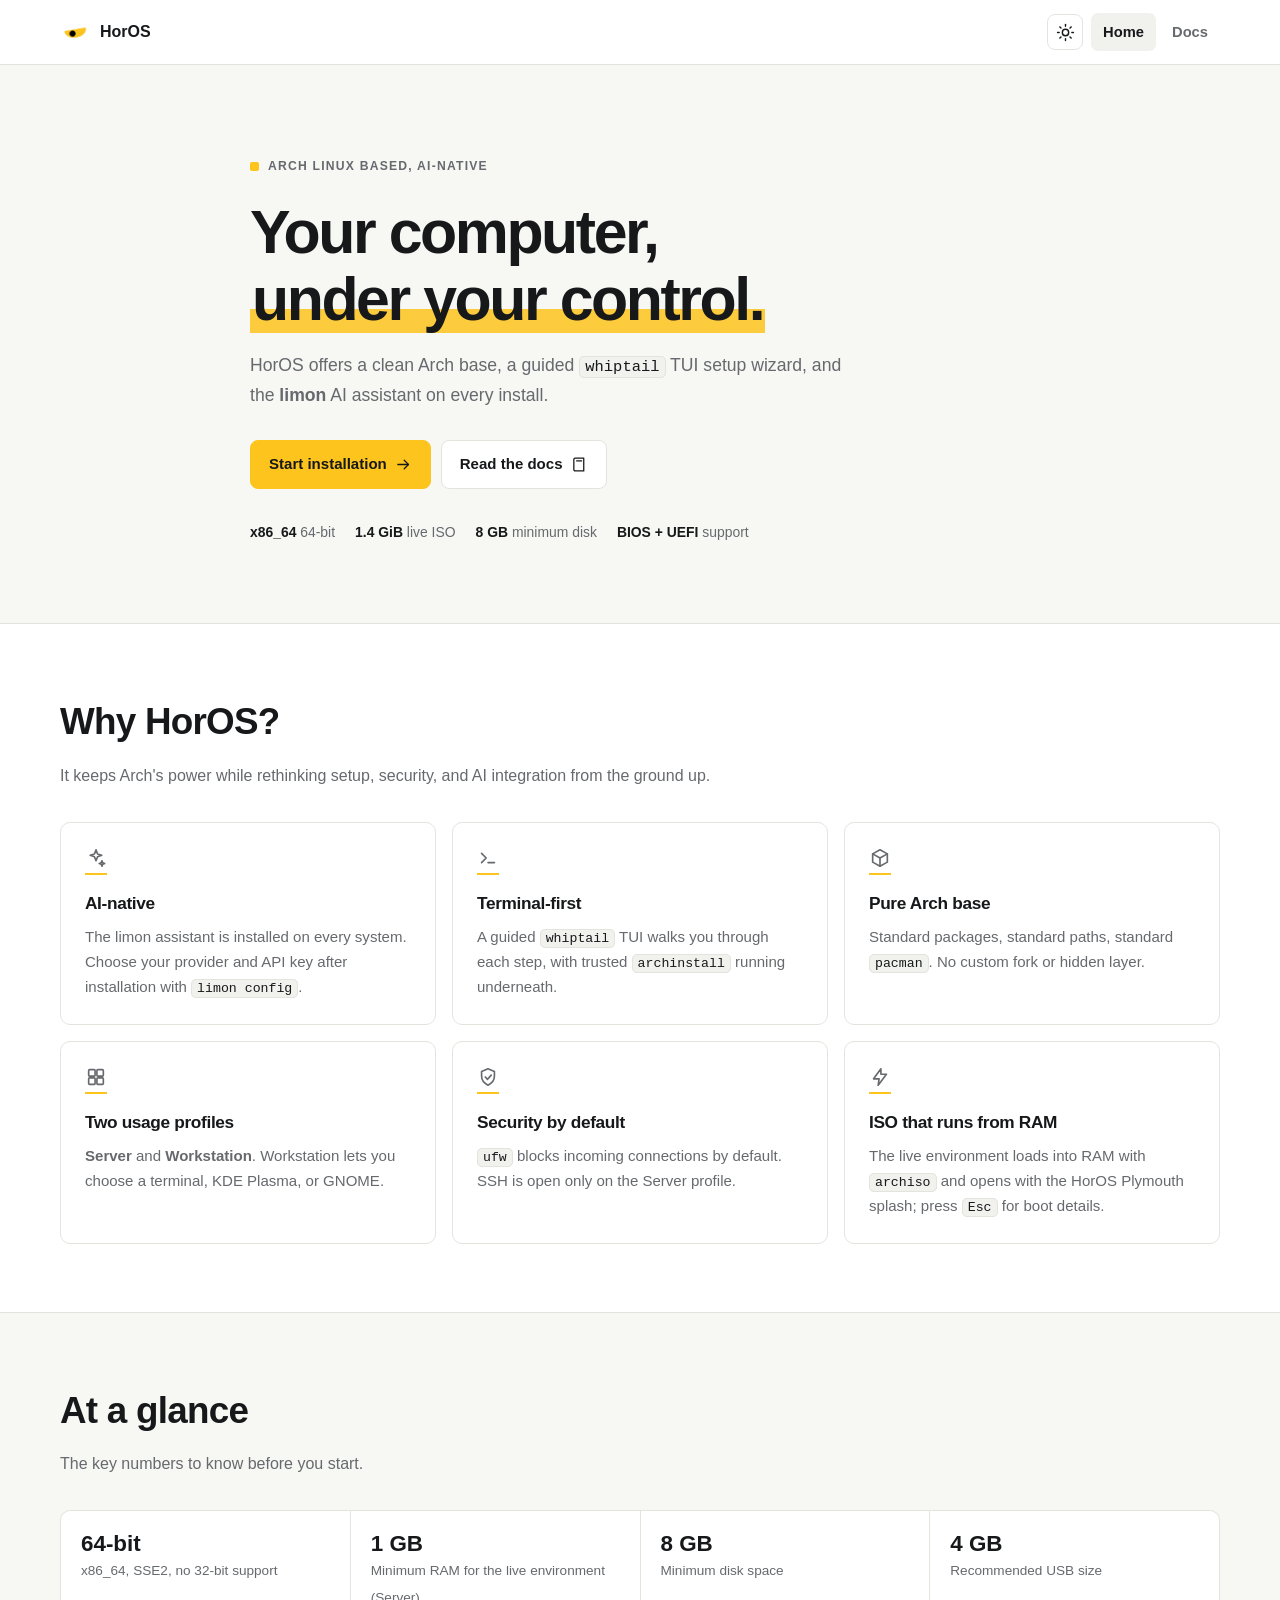
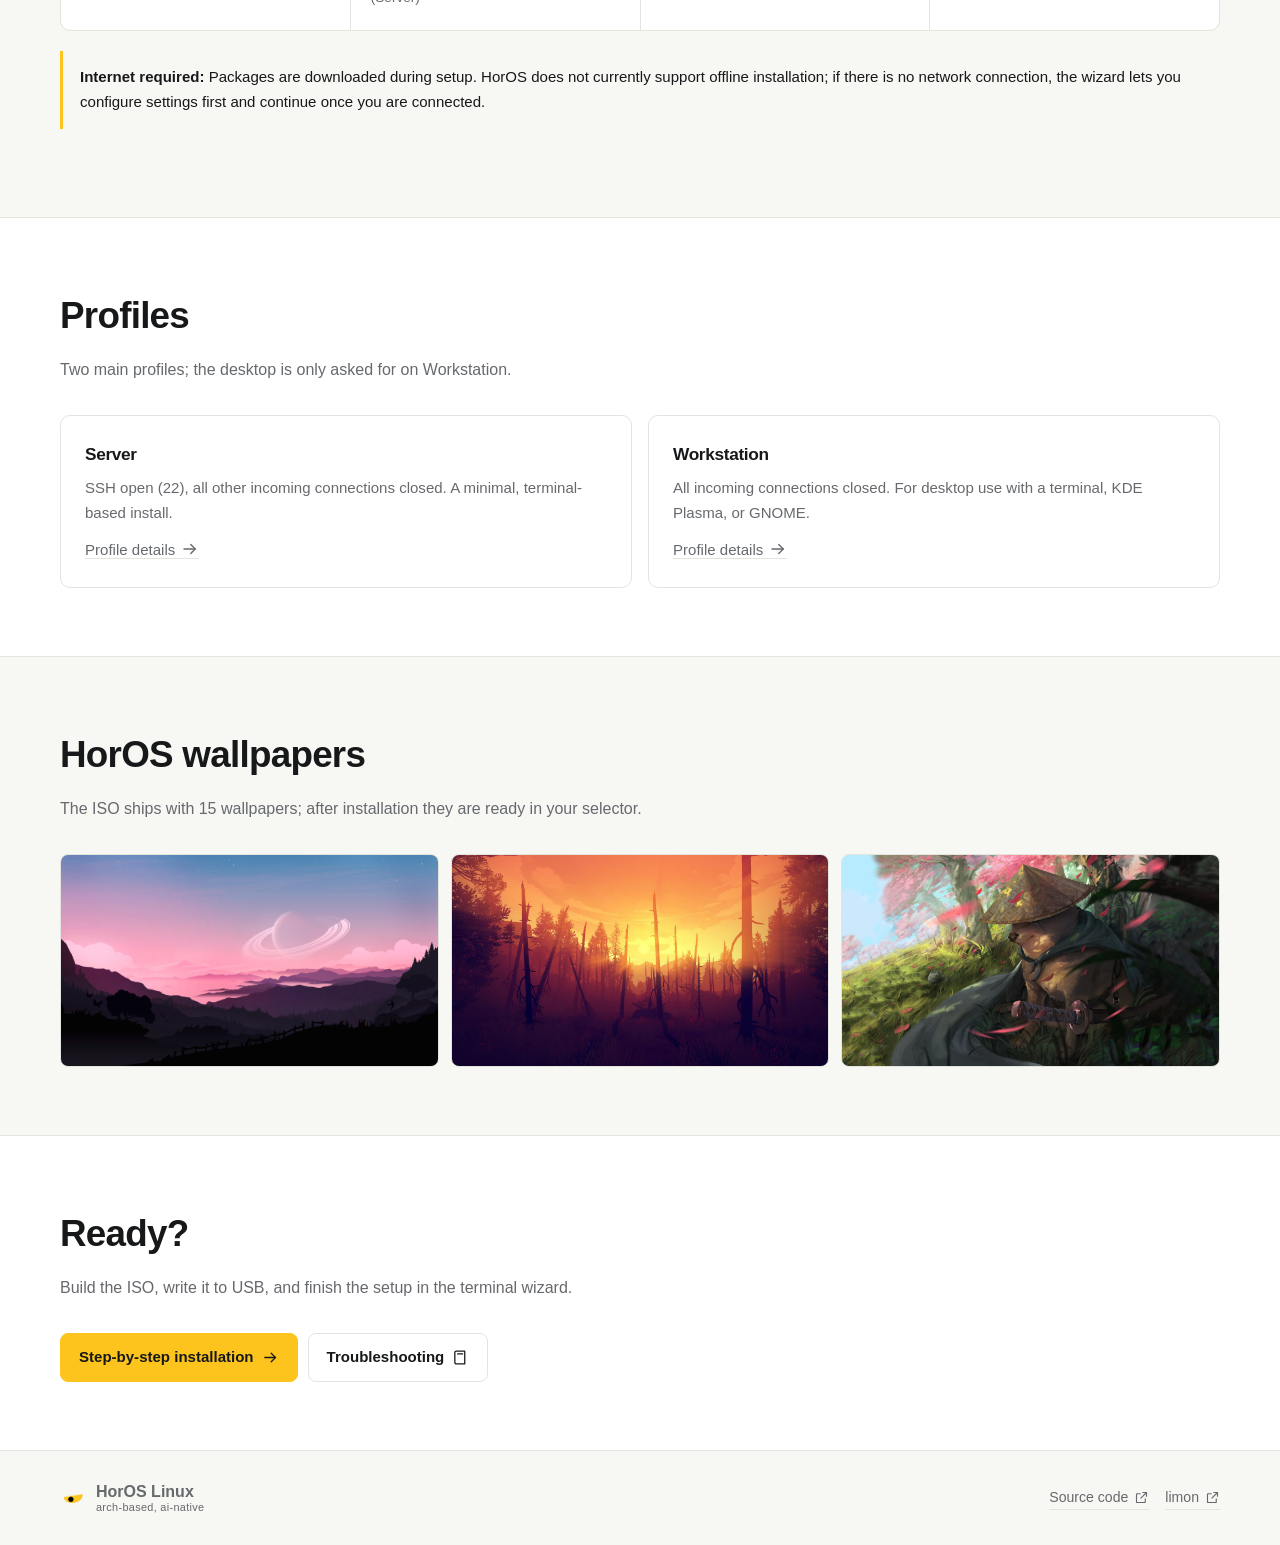
==== commit 03cec50c: "docs: align site with TUI installer, Plymouth and UFW Update installation docs and landing copy for " ====
--- a/index.html
+++ b/index.html
@@ -1,198 +1,196 @@
 <!doctype html>
 <html lang="en">
-<head>
-  <meta charset="utf-8">
-  <meta name="viewport" content="width=device-width, initial-scale=1">
-  <title>HorOS Linux: An Arch-based, AI-native distribution</title>
-  <meta name="description" content="HorOS Linux is an Arch Linux-based live ISO with the limon AI assistant and a terminal setup wizard. Overview, installation, and docs.">
-  <meta name="theme-color" content="#ffffff">
-  <link rel="icon" type="image/png" href="assets/img/icon.png">
-  <script>
-    (function () {
-      try {
-        var saved = localStorage.getItem("horos-theme");
-        var theme = saved === "dark" || saved === "light"
-          ? saved
-          : (window.matchMedia && matchMedia("(prefers-color-scheme: dark)").matches ? "dark" : "light");
-        document.documentElement.dataset.theme = theme;
-        var meta = document.querySelector('meta[name="theme-color"]');
-        if (meta) meta.content = theme === "dark" ? "#111111" : "#ffffff";
-      } catch (error) {
-        document.documentElement.dataset.theme = "light";
-      }
-    })();
-  </script>
-  <link rel="stylesheet" href="assets/css/style.css">
-  <script src="assets/js/icons.js" defer></script>
-  <script src="assets/js/wallpapers.js" defer></script>
-  <script src="assets/js/main.js" defer></script>
-</head>
-<body>
+	<head>
+		<meta charset="utf-8" />
+		<meta name="viewport" content="width=device-width, initial-scale=1" />
+		<title>HorOS Linux: An Arch-based, AI-native distribution</title>
+		<meta name="description" content="HorOS Linux is an Arch Linux-based live ISO with the limon AI assistant and a guided whiptail TUI setup wizard. Overview, installation, and docs." />
+		<meta name="theme-color" content="#ffffff" />
+		<link rel="icon" type="image/png" href="assets/img/icon.png" />
+		<script>
+			(function () {
+				try {
+					var saved = localStorage.getItem("horos-theme");
+					var theme = saved === "dark" || saved === "light" ? saved : window.matchMedia && matchMedia("(prefers-color-scheme: dark)").matches ? "dark" : "light";
+					document.documentElement.dataset.theme = theme;
+					var meta = document.querySelector('meta[name="theme-color"]');
+					if (meta) meta.content = theme === "dark" ? "#111111" : "#ffffff";
+				} catch (error) {
+					document.documentElement.dataset.theme = "light";
+				}
+			})();
+		</script>
+		<link rel="stylesheet" href="assets/css/style.css" />
+		<script src="assets/js/icons.js" defer></script>
+		<script src="assets/js/wallpapers.js" defer></script>
+		<script src="assets/js/main.js" defer></script>
+	</head>
+	<body>
+		<header class="site-header">
+			<div class="container header-inner">
+				<a class="brand" href="index.html" aria-label="HorOS home">
+					<img src="assets/img/logo.png" alt="HorOS logo" />
+					<span>HorOS</span>
+				</a>
+				<div class="header-actions">
+					<button class="icon-btn theme-btn" type="button" aria-label="Switch to dark theme" title="Switch to dark theme">
+						<span class="theme-icon theme-icon-sun" data-icon="sun"></span>
+						<span class="theme-icon theme-icon-moon" data-icon="moon"></span>
+					</button>
+					<button class="icon-btn menu-btn" type="button" aria-label="Open menu" aria-expanded="false">
+						<span data-icon="menu"></span>
+					</button>
+					<nav class="nav" aria-label="Main menu">
+						<a href="index.html" data-page="index.html">Home</a>
+						<a href="docs.html" data-page="docs.html">Docs</a>
+					</nav>
+				</div>
+			</div>
+		</header>
 
-<header class="site-header">
-  <div class="container header-inner">
-    <a class="brand" href="index.html" aria-label="HorOS home">
-      <img src="assets/img/logo.png" alt="HorOS logo">
-      <span>HorOS</span>
-    </a>
-    <div class="header-actions">
-      <button class="icon-btn theme-btn" type="button" aria-label="Switch to dark theme" title="Switch to dark theme">
-        <span class="theme-icon theme-icon-sun" data-icon="sun"></span>
-        <span class="theme-icon theme-icon-moon" data-icon="moon"></span>
-      </button>
-      <button class="icon-btn menu-btn" type="button" aria-label="Open menu" aria-expanded="false">
-        <span data-icon="menu"></span>
-      </button>
-      <nav class="nav" aria-label="Main menu">
-        <a href="index.html" data-page="index.html">Home</a>
-        <a href="docs.html" data-page="docs.html">Docs</a>
-      </nav>
-    </div>
-  </div>
-</header>
+		<main>
+			<div class="hero">
+				<div class="container hero-inner">
+					<span class="eyebrow">Arch Linux based, AI-native</span>
+					<h1>Your computer,<br /><em>under your control.</em></h1>
+					<p class="lead">
+						HorOS offers a clean Arch base, a guided <code>whiptail</code> TUI setup wizard, and the
+						<strong>limon</strong> AI assistant on every install.
+					</p>
+					<div class="buttons">
+						<a class="btn btn-primary" href="docs.html#kurulum">Start installation<span data-icon="arrow-right"></span></a>
+						<a class="btn btn-secondary" href="docs.html">Read the docs<span data-icon="book"></span></a>
+					</div>
+					<div class="hero-meta">
+						<span><strong>x86_64</strong> 64-bit</span>
+						<span><strong>1.4 GiB</strong> live ISO</span>
+						<span><strong>8 GB</strong> minimum disk</span>
+						<span><strong>BIOS + UEFI</strong> support</span>
+					</div>
+				</div>
+			</div>
 
-<main>
-  <div class="hero">
-    <div class="container hero-inner">
-      <span class="eyebrow">Arch Linux based, AI-native</span>
-      <h1>Your computer,<br><em>under your control.</em></h1>
-      <p class="lead">
-        HorOS offers a clean Arch base, a straightforward terminal setup wizard, and the
-        <strong>limon</strong> AI assistant on every install.
-      </p>
-      <div class="buttons">
-        <a class="btn btn-primary" href="docs.html#kurulum">Start installation<span data-icon="arrow-right"></span></a>
-        <a class="btn btn-secondary" href="docs.html">Read the docs<span data-icon="book"></span></a>
-      </div>
-      <div class="hero-meta">
-        <span><strong>x86_64</strong> 64-bit</span>
-        <span><strong>1.4 GiB</strong> live ISO</span>
-        <span><strong>8 GB</strong> minimum disk</span>
-        <span><strong>BIOS + UEFI</strong> support</span>
-      </div>
-    </div>
-  </div>
+			<section>
+				<div class="container">
+					<div class="section-head">
+						<h2>Why HorOS?</h2>
+						<p>It keeps Arch's power while rethinking setup, security, and AI integration from the ground up.</p>
+					</div>
+					<div class="grid grid-3">
+						<article class="card">
+							<div class="card-icon"><span data-icon="sparkles"></span></div>
+							<h3>AI-native</h3>
+							<p>The limon assistant is installed on every system. Choose your provider and API key after installation with <code>limon config</code>.</p>
+						</article>
+						<article class="card">
+							<div class="card-icon"><span data-icon="terminal"></span></div>
+							<h3>Terminal-first</h3>
+							<p>A guided <code>whiptail</code> TUI walks you through each step, with trusted <code>archinstall</code> running underneath.</p>
+						</article>
+						<article class="card">
+							<div class="card-icon"><span data-icon="box"></span></div>
+							<h3>Pure Arch base</h3>
+							<p>Standard packages, standard paths, standard <code>pacman</code>. No custom fork or hidden layer.</p>
+						</article>
+						<article class="card">
+							<div class="card-icon"><span data-icon="grid"></span></div>
+							<h3>Two usage profiles</h3>
+							<p><strong>Server</strong> and <strong>Workstation</strong>. Workstation lets you choose a terminal, KDE Plasma, or GNOME.</p>
+						</article>
+						<article class="card">
+							<div class="card-icon"><span data-icon="shield"></span></div>
+							<h3>Security by default</h3>
+							<p><code>ufw</code> blocks incoming connections by default. SSH is open only on the Server profile.</p>
+						</article>
+						<article class="card">
+							<div class="card-icon"><span data-icon="bolt"></span></div>
+							<h3>ISO that runs from RAM</h3>
+							<p>The live environment loads into RAM with <code>archiso</code> and opens with the HorOS Plymouth splash; press <code>Esc</code> for boot details.</p>
+						</article>
+					</div>
+				</div>
+			</section>
 
-  <section>
-    <div class="container">
-      <div class="section-head">
-        <h2>Why HorOS?</h2>
-        <p>It keeps Arch's power while rethinking setup, security, and AI integration from the ground up.</p>
-      </div>
-      <div class="grid grid-3">
-        <article class="card">
-          <div class="card-icon"><span data-icon="sparkles"></span></div>
-          <h3>AI-native</h3>
-          <p>The limon assistant is installed on every system. Pick a provider during setup, then enter your API key with <code>limon config</code>.</p>
-        </article>
-        <article class="card">
-          <div class="card-icon"><span data-icon="terminal"></span></div>
-          <h3>Terminal-first</h3>
-          <p>Setup happens in an Anaconda-style summary screen, with trusted <code>archinstall</code> running underneath.</p>
-        </article>
-        <article class="card">
-          <div class="card-icon"><span data-icon="box"></span></div>
-          <h3>Pure Arch base</h3>
-          <p>Standard packages, standard paths, standard <code>pacman</code>. No custom fork or hidden layer.</p>
-        </article>
-        <article class="card">
-          <div class="card-icon"><span data-icon="grid"></span></div>
-          <h3>Two usage profiles</h3>
-          <p><strong>Server</strong> and <strong>Workstation</strong>. Workstation lets you choose a terminal, KDE Plasma, or GNOME.</p>
-        </article>
-        <article class="card">
-          <div class="card-icon"><span data-icon="shield"></span></div>
-          <h3>Security by default</h3>
-          <p><code>nftables</code> blocks incoming connections by default. SSH is open only on the Server profile.</p>
-        </article>
-        <article class="card">
-          <div class="card-icon"><span data-icon="bolt"></span></div>
-          <h3>ISO that runs from RAM</h3>
-          <p>The live environment loads into RAM with <code>archiso</code>; as soon as setup starts, network and hardware are detected in the background.</p>
-        </article>
-      </div>
-    </div>
-  </section>
+			<section class="alt">
+				<div class="container">
+					<div class="section-head">
+						<h2>At a glance</h2>
+						<p>The key numbers to know before you start.</p>
+					</div>
+					<div class="facts">
+						<div class="fact"><b>64-bit</b><span>x86_64, SSE2, no 32-bit support</span></div>
+						<div class="fact"><b>1 GB</b><span>Minimum RAM for the live environment (Server)</span></div>
+						<div class="fact"><b>8 GB</b><span>Minimum disk space</span></div>
+						<div class="fact"><b>4 GB</b><span>Recommended USB size</span></div>
+					</div>
+					<div class="note"><strong>Internet required:</strong> Packages are downloaded during setup. HorOS does not currently support offline installation; if there is no network connection, the wizard lets you configure settings first and continue once you are connected.</div>
+				</div>
+			</section>
 
-  <section class="alt">
-    <div class="container">
-      <div class="section-head">
-        <h2>At a glance</h2>
-        <p>The key numbers to know before you start.</p>
-      </div>
-      <div class="facts">
-        <div class="fact"><b>64-bit</b><span>x86_64, SSE2, no 32-bit support</span></div>
-        <div class="fact"><b>1 GB</b><span>Minimum RAM for the live environment (Server)</span></div>
-        <div class="fact"><b>8 GB</b><span>Minimum disk space</span></div>
-        <div class="fact"><b>4 GB</b><span>Recommended USB size</span></div>
-      </div>
-      <div class="note">
-        <strong>Internet required:</strong> Packages are downloaded during setup. HorOS does not currently support offline installation;
-        if there is no network connection, the wizard lets you configure settings first and continue once you are connected.
-      </div>
-    </div>
-  </section>
+			<section>
+				<div class="container">
+					<div class="section-head">
+						<h2>Profiles</h2>
+						<p>Two main profiles; the desktop is only asked for on Workstation.</p>
+					</div>
+					<div class="grid grid-2">
+						<article class="card">
+							<h3>Server</h3>
+							<p>SSH open (22), all other incoming connections closed. A minimal, terminal-based install.</p>
+							<p style="margin-top: 12px">
+								<a href="docs.html#server">Profile details<span data-icon="arrow-right" class="link-icon"></span></a>
+							</p>
+						</article>
+						<article class="card">
+							<h3>Workstation</h3>
+							<p>All incoming connections closed. For desktop use with a terminal, KDE Plasma, or GNOME.</p>
+							<p style="margin-top: 12px">
+								<a href="docs.html#workstation">Profile details<span data-icon="arrow-right" class="link-icon"></span></a>
+							</p>
+						</article>
+					</div>
+				</div>
+			</section>
 
-  <section>
-    <div class="container">
-      <div class="section-head">
-        <h2>Profiles</h2>
-        <p>Two main profiles; the desktop is only asked for on Workstation.</p>
-      </div>
-      <div class="grid grid-2">
-        <article class="card">
-          <h3>Server</h3>
-          <p>SSH open (22), all other incoming connections closed. A minimal, terminal-based install.</p>
-          <p style="margin-top:12px"><a href="docs.html#server">Profile details<span data-icon="arrow-right" class="link-icon"></span></a></p>
-        </article>
-        <article class="card">
-          <h3>Workstation</h3>
-          <p>All incoming connections closed. For desktop use with a terminal, KDE Plasma, or GNOME.</p>
-          <p style="margin-top:12px"><a href="docs.html#workstation">Profile details<span data-icon="arrow-right" class="link-icon"></span></a></p>
-        </article>
-      </div>
-    </div>
-  </section>
+			<section class="alt">
+				<div class="container">
+					<div class="section-head">
+						<h2>HorOS wallpapers</h2>
+						<p>The ISO ships with 15 wallpapers; after installation they are ready in your selector.</p>
+					</div>
+					<div class="shots" data-wallpaper-strip>
+						<img class="shot" src="assets/img/horos-wallpaper-01.jpg" alt="HorOS wallpaper 1" />
+						<img class="shot" src="assets/img/horos-wallpaper-02.jpg" alt="HorOS wallpaper 2" />
+						<img class="shot" src="assets/img/horos-wallpaper-03.jpg" alt="HorOS wallpaper 3" />
+					</div>
+				</div>
+			</section>
 
-  <section class="alt">
-    <div class="container">
-      <div class="section-head">
-        <h2>HorOS wallpapers</h2>
-        <p>The ISO ships with 20 wallpapers; after installation they are ready in your selector.</p>
-      </div>
-      <div class="shots" data-wallpaper-strip>
-        <img class="shot" src="assets/img/wallpaper-01.jpg" alt="HorOS wallpaper 1">
-        <img class="shot" src="assets/img/wallpaper-02.jpg" alt="HorOS wallpaper 2">
-        <img class="shot" src="assets/img/wallpaper-03.jpg" alt="HorOS wallpaper 3">
-      </div>
-    </div>
-  </section>
+			<section>
+				<div class="container">
+					<div class="section-head">
+						<h2>Ready?</h2>
+						<p>Build the ISO, write it to USB, and finish the setup in the terminal wizard.</p>
+					</div>
+					<div class="buttons">
+						<a class="btn btn-primary" href="docs.html#kurulum">Step-by-step installation<span data-icon="arrow-right"></span></a>
+						<a class="btn btn-secondary" href="docs.html#sorun-giderme">Troubleshooting<span data-icon="book"></span></a>
+					</div>
+				</div>
+			</section>
+		</main>
 
-  <section>
-    <div class="container">
-      <div class="section-head">
-        <h2>Ready?</h2>
-        <p>Build the ISO, write it to USB, and finish the setup in the terminal wizard.</p>
-      </div>
-      <div class="buttons">
-        <a class="btn btn-primary" href="docs.html#kurulum">Step-by-step installation<span data-icon="arrow-right"></span></a>
-        <a class="btn btn-secondary" href="docs.html#sorun-giderme">Troubleshooting<span data-icon="book"></span></a>
-      </div>
-    </div>
-  </section>
-</main>
-
-<footer class="site-footer">
-  <div class="container footer-inner">
-    <a class="brand" href="index.html">
-      <img src="assets/img/logo.png" alt="">
-      <span>HorOS Linux<small>arch-based, ai-native</small></span>
-    </a>
-    <div class="footer-links">
-      <a href="https://github.com/horoslinux/horcore" target="_blank" rel="noopener">Source code<span data-icon="external" class="link-icon"></span></a>
-      <a href="https://github.com/horoslinux/limon" target="_blank" rel="noopener">limon<span data-icon="external" class="link-icon"></span></a>
-    </div>
-  </div>
-</footer>
-</body>
+		<footer class="site-footer">
+			<div class="container footer-inner">
+				<a class="brand" href="index.html">
+					<img src="assets/img/logo.png" alt="" />
+					<span>HorOS Linux<small>arch-based, ai-native</small></span>
+				</a>
+				<div class="footer-links">
+					<a href="https://github.com/horoslinux/horcore" target="_blank" rel="noopener">Source code<span data-icon="external" class="link-icon"></span></a>
+					<a href="https://github.com/horoslinux/limon" target="_blank" rel="noopener">limon<span data-icon="external" class="link-icon"></span></a>
+				</div>
+			</div>
+		</footer>
+	</body>
 </html>
--- a/assets/css/style.css
+++ b/assets/css/style.css
@@ -1,510 +1,950 @@
 :root {
-  --bg: #ffffff;
-  --bg-soft: #f7f7f4;
-  --panel: #ffffff;
-  --panel-2: #f1f1ed;
-  --border: #e4e4de;
-  --text: #16181a;
-  --muted: #66696d;
-  --accent: #fdc41d;
-  --accent-ink: #16181a;
-  --danger: #b42318;
-  --danger-bg: #fdf5f4;
-  --ok: #067647;
-  --ok-bg: #f3faf6;
-  --header-bg: rgba(255, 255, 255, .94);
-  --highlight: rgba(253, 196, 29, .85);
-  --radius: 10px;
-  --maxw: 1160px;
+	--bg: #ffffff;
+	--bg-soft: #f7f7f4;
+	--panel: #ffffff;
+	--panel-2: #f1f1ed;
+	--border: #e4e4de;
+	--text: #16181a;
+	--muted: #66696d;
+	--accent: #fdc41d;
+	--accent-ink: #16181a;
+	--danger: #b42318;
+	--danger-bg: #fdf5f4;
+	--ok: #067647;
+	--ok-bg: #f3faf6;
+	--header-bg: rgba(255, 255, 255, 0.94);
+	--highlight: rgba(253, 196, 29, 0.85);
+	--radius: 10px;
+	--maxw: 1160px;
 }
 
 :root[data-theme="dark"] {
-  --bg: #111111;
-  --bg-soft: #191919;
-  --panel: #1e1e1e;
-  --panel-2: #272727;
-  --border: #343434;
-  --text: #f5f5f5;
-  --muted: #aaa9a6;
-  --accent: #fdc41d;
-  --accent-ink: #16181a;
-  --danger: #ff9b91;
-  --danger-bg: rgba(180, 35, 24, .18);
-  --ok: #7bd6a5;
-  --ok-bg: rgba(6, 118, 71, .2);
-  --header-bg: rgba(17, 17, 17, .94);
-  --highlight: rgba(253, 196, 29, .38);
-}
-
-* { box-sizing: border-box; }
-
-html { scroll-behavior: smooth; scroll-padding-top: 80px; }
+	--bg: #111111;
+	--bg-soft: #191919;
+	--panel: #1e1e1e;
+	--panel-2: #272727;
+	--border: #343434;
+	--text: #f5f5f5;
+	--muted: #aaa9a6;
+	--accent: #fdc41d;
+	--accent-ink: #16181a;
+	--danger: #ff9b91;
+	--danger-bg: rgba(180, 35, 24, 0.18);
+	--ok: #7bd6a5;
+	--ok-bg: rgba(6, 118, 71, 0.2);
+	--header-bg: rgba(17, 17, 17, 0.94);
+	--highlight: rgba(253, 196, 29, 0.38);
+}
+
+* {
+	box-sizing: border-box;
+}
+
+html {
+	scroll-behavior: smooth;
+	scroll-padding-top: 80px;
+}
 
 /* ---------- Scrollbar ---------- */
 html {
-  scrollbar-width: thin;
-  scrollbar-color: var(--border) transparent;
-}
-html::-webkit-scrollbar { width: 9px; height: 9px; }
-html::-webkit-scrollbar-track { background: transparent; }
+	scrollbar-width: thin;
+	scrollbar-color: var(--border) transparent;
+}
+html::-webkit-scrollbar {
+	width: 9px;
+	height: 9px;
+}
+html::-webkit-scrollbar-track {
+	background: transparent;
+}
 html::-webkit-scrollbar-thumb {
-  background: var(--border);
-  border: 2px solid var(--bg);
-  border-radius: 99px;
-}
-html::-webkit-scrollbar-thumb:hover { background: var(--muted); }
-
-.table-wrap, pre, .docs-sidebar {
-  scrollbar-width: thin;
-  scrollbar-color: var(--border) transparent;
+	background: var(--border);
+	border: 2px solid var(--bg);
+	border-radius: 99px;
+}
+html::-webkit-scrollbar-thumb:hover {
+	background: var(--muted);
+}
+
+.table-wrap,
+pre,
+.docs-sidebar {
+	scrollbar-width: thin;
+	scrollbar-color: var(--border) transparent;
 }
 .table-wrap::-webkit-scrollbar,
 pre::-webkit-scrollbar,
-.docs-sidebar::-webkit-scrollbar { width: 6px; height: 6px; }
+.docs-sidebar::-webkit-scrollbar {
+	width: 6px;
+	height: 6px;
+}
 .table-wrap::-webkit-scrollbar-track,
 pre::-webkit-scrollbar-track,
-.docs-sidebar::-webkit-scrollbar-track { background: transparent; }
+.docs-sidebar::-webkit-scrollbar-track {
+	background: transparent;
+}
 .table-wrap::-webkit-scrollbar-thumb,
 pre::-webkit-scrollbar-thumb,
 .docs-sidebar::-webkit-scrollbar-thumb {
-  background: var(--border);
-  border-radius: 99px;
+	background: var(--border);
+	border-radius: 99px;
 }
 .table-wrap::-webkit-scrollbar-thumb:hover,
 pre::-webkit-scrollbar-thumb:hover,
-.docs-sidebar::-webkit-scrollbar-thumb:hover { background: var(--muted); }
+.docs-sidebar::-webkit-scrollbar-thumb:hover {
+	background: var(--muted);
+}
 
 body {
-  margin: 0;
-  background: var(--bg);
-  color: var(--text);
-  font-family: -apple-system, BlinkMacSystemFont, "Segoe UI", Roboto, Helvetica, Arial, sans-serif;
-  font-size: 16px;
-  line-height: 1.65;
-  -webkit-font-smoothing: antialiased;
-}
-
-a { color: inherit; text-decoration: none; border-bottom: 1px solid var(--border); }
-a:hover { border-bottom-color: var(--accent); }
-
-h1, h2, h3, h4 { letter-spacing: -.02em; }
-
-img { max-width: 100%; display: block; }
+	margin: 0;
+	background: var(--bg);
+	color: var(--text);
+	font-family: -apple-system, BlinkMacSystemFont, "Segoe UI", Roboto, Helvetica, Arial, sans-serif;
+	font-size: 16px;
+	line-height: 1.65;
+	-webkit-font-smoothing: antialiased;
+}
+
+a {
+	color: inherit;
+	text-decoration: none;
+	border-bottom: 1px solid var(--border);
+}
+a:hover {
+	border-bottom-color: var(--accent);
+}
+
+h1,
+h2,
+h3,
+h4 {
+	letter-spacing: -0.02em;
+}
+
+img {
+	max-width: 100%;
+	display: block;
+}
 
 /* ---------- Icon system ---------- */
 .icon {
-  display: inline-block;
-  width: 18px;
-  height: 18px;
-  vertical-align: -.18em;
-  flex: 0 0 auto;
-  fill: none;
-  stroke: currentColor;
-  stroke-width: 1.8;
-  stroke-linecap: round;
-  stroke-linejoin: round;
-}
-.link-icon { margin-left: 6px; }
-.btn .icon, .nav .icon { width: 17px; height: 17px; }
-.icon-btn .icon { width: 19px; height: 19px; vertical-align: middle; }
-.card-icon .icon { width: 22px; height: 22px; }
-
-.container { width: min(100% - 40px, var(--maxw)); margin-inline: auto; }
+	display: inline-block;
+	width: 18px;
+	height: 18px;
+	vertical-align: -0.18em;
+	flex: 0 0 auto;
+	fill: none;
+	stroke: currentColor;
+	stroke-width: 1.8;
+	stroke-linecap: round;
+	stroke-linejoin: round;
+}
+.link-icon {
+	margin-left: 6px;
+}
+.btn .icon,
+.nav .icon {
+	width: 17px;
+	height: 17px;
+}
+.icon-btn .icon {
+	width: 19px;
+	height: 19px;
+	vertical-align: middle;
+}
+.card-icon .icon {
+	width: 22px;
+	height: 22px;
+}
+
+.container {
+	width: min(100% - 40px, var(--maxw));
+	margin-inline: auto;
+}
 
 /* ---------- Header ---------- */
 .site-header {
-  position: sticky;
-  top: 0;
-  z-index: 50;
-  background: var(--header-bg);
-  backdrop-filter: blur(10px);
-  border-bottom: 1px solid var(--border);
+	position: sticky;
+	top: 0;
+	z-index: 50;
+	background: var(--header-bg);
+	backdrop-filter: blur(10px);
+	border-bottom: 1px solid var(--border);
 }
 
 .header-inner {
-  height: 64px;
-  display: flex;
-  align-items: center;
-  justify-content: space-between;
-  gap: 20px;
-}
-
-.header-actions { display: flex; align-items: center; gap: 8px; }
+	height: 64px;
+	display: flex;
+	align-items: center;
+	justify-content: space-between;
+	gap: 20px;
+}
+
+.header-actions {
+	display: flex;
+	align-items: center;
+	gap: 8px;
+}
 
 .brand {
-  display: flex;
-  align-items: center;
-  gap: 10px;
-  border: 0;
-  font-weight: 750;
-}
-.brand:hover { border: 0; }
-.brand img { width: 30px; height: 30px; }
-.brand span { font-size: 1rem; line-height: 1.15; }
+	display: flex;
+	align-items: center;
+	gap: 10px;
+	border: 0;
+	font-weight: 750;
+}
+.brand:hover {
+	border: 0;
+}
+.brand img {
+	width: 30px;
+	height: 30px;
+}
+.brand span {
+	font-size: 1rem;
+	line-height: 1.15;
+}
 .brand small {
-  display: block;
-  color: var(--muted);
-  font-size: .68rem;
-  font-weight: 500;
-  letter-spacing: .03em;
+	display: block;
+	color: var(--muted);
+	font-size: 0.68rem;
+	font-weight: 500;
+	letter-spacing: 0.03em;
 }
 
 .icon-btn {
-  display: inline-flex;
-  align-items: center;
-  justify-content: center;
-  width: 36px;
-  height: 36px;
-  padding: 0;
-  border: 1px solid var(--border);
-  border-radius: 8px;
-  background: transparent;
-  color: var(--text);
-  cursor: pointer;
-  transition: background .15s ease, border-color .15s ease;
-}
-.icon-btn:hover { background: var(--panel-2); border-color: var(--muted); }
-
-.theme-icon-moon { display: none; }
-:root[data-theme="dark"] .theme-icon-sun { display: none; }
-:root[data-theme="dark"] .theme-icon-moon { display: inline-block; }
-
-.menu-btn { display: none; }
-
-.nav { display: flex; align-items: center; gap: 4px; }
+	display: inline-flex;
+	align-items: center;
+	justify-content: center;
+	width: 36px;
+	height: 36px;
+	padding: 0;
+	border: 1px solid var(--border);
+	border-radius: 8px;
+	background: transparent;
+	color: var(--text);
+	cursor: pointer;
+	transition:
+		background 0.15s ease,
+		border-color 0.15s ease;
+}
+.icon-btn:hover {
+	background: var(--panel-2);
+	border-color: var(--muted);
+}
+
+.theme-icon-moon {
+	display: none;
+}
+:root[data-theme="dark"] .theme-icon-sun {
+	display: none;
+}
+:root[data-theme="dark"] .theme-icon-moon {
+	display: inline-block;
+}
+
+.menu-btn {
+	display: none;
+}
+
+.nav {
+	display: flex;
+	align-items: center;
+	gap: 4px;
+}
 .nav a {
-  border: 0;
-  color: var(--muted);
-  padding: 7px 12px;
-  border-radius: 7px;
-  font-size: .92rem;
-  font-weight: 600;
-}
-.nav a:hover, .nav a.active {
-  color: var(--text);
-  background: var(--panel-2);
-  border: 0;
+	border: 0;
+	color: var(--muted);
+	padding: 7px 12px;
+	border-radius: 7px;
+	font-size: 0.92rem;
+	font-weight: 600;
+}
+.nav a:hover,
+.nav a.active {
+	color: var(--text);
+	background: var(--panel-2);
+	border: 0;
 }
 /* ---------- Hero ---------- */
 .hero {
-  background: var(--bg-soft);
-  border-bottom: 1px solid var(--border);
-}
-.hero-inner { padding: 88px 0 80px; max-width: 780px; }
+	background: var(--bg-soft);
+	border-bottom: 1px solid var(--border);
+}
+.hero-inner {
+	padding: 88px 0 80px;
+	max-width: 780px;
+}
 
 .eyebrow {
-  display: inline-flex;
-  align-items: center;
-  gap: 9px;
-  color: var(--muted);
-  font-size: .76rem;
-  font-weight: 700;
-  letter-spacing: .1em;
-  text-transform: uppercase;
+	display: inline-flex;
+	align-items: center;
+	gap: 9px;
+	color: var(--muted);
+	font-size: 0.76rem;
+	font-weight: 700;
+	letter-spacing: 0.1em;
+	text-transform: uppercase;
 }
 .eyebrow::before {
-  content: "";
-  width: 9px;
-  height: 9px;
-  background: var(--accent);
-  border-radius: 2px;
+	content: "";
+	width: 9px;
+	height: 9px;
+	background: var(--accent);
+	border-radius: 2px;
 }
 
 .hero h1 {
-  font-size: clamp(2.3rem, 5.5vw, 3.8rem);
-  line-height: 1.1;
-  margin: 20px 0 18px;
-  letter-spacing: -.04em;
+	font-size: clamp(2.3rem, 5.5vw, 3.8rem);
+	line-height: 1.1;
+	margin: 20px 0 18px;
+	letter-spacing: -0.04em;
 }
 .hero h1 em {
-  font-style: normal;
-  background: linear-gradient(transparent 64%, var(--highlight) 64%);
-  padding: 0 2px;
+	font-style: normal;
+	background: linear-gradient(transparent 64%, var(--highlight) 64%);
+	padding: 0 2px;
 }
 .hero p.lead {
-  font-size: 1.1rem;
-  color: var(--muted);
-  max-width: 620px;
-  margin: 0 0 30px;
-}
-
-.buttons { display: flex; flex-wrap: wrap; gap: 10px; }
+	font-size: 1.1rem;
+	color: var(--muted);
+	max-width: 620px;
+	margin: 0 0 30px;
+}
+
+.buttons {
+	display: flex;
+	flex-wrap: wrap;
+	gap: 10px;
+}
 .btn {
-  display: inline-flex;
-  align-items: center;
-  justify-content: center;
-  gap: 8px;
-  padding: 11px 18px;
-  border-radius: 8px;
-  border: 1px solid var(--border);
-  font-size: .94rem;
-  font-weight: 650;
-  transition: background .15s ease, border-color .15s ease;
-}
-.btn:hover { text-decoration: none; }
-.btn-primary { background: var(--accent); color: var(--accent-ink); border-color: var(--accent); }
-.btn-primary:hover { background: #f0b900; border-color: #f0b900; }
-.btn-secondary { background: var(--panel); color: var(--text); }
-.btn-secondary:hover { background: var(--panel-2); border-color: var(--muted); }
+	display: inline-flex;
+	align-items: center;
+	justify-content: center;
+	gap: 8px;
+	padding: 11px 18px;
+	border-radius: 8px;
+	border: 1px solid var(--border);
+	font-size: 0.94rem;
+	font-weight: 650;
+	transition:
+		background 0.15s ease,
+		border-color 0.15s ease;
+}
+.btn:hover {
+	text-decoration: none;
+}
+.btn-primary {
+	background: var(--accent);
+	color: var(--accent-ink);
+	border-color: var(--accent);
+}
+.btn-primary:hover {
+	background: #f0b900;
+	border-color: #f0b900;
+}
+.btn-secondary {
+	background: var(--panel);
+	color: var(--text);
+}
+.btn-secondary:hover {
+	background: var(--panel-2);
+	border-color: var(--muted);
+}
 
 .hero-meta {
-  display: flex;
-  flex-wrap: wrap;
-  gap: 8px 20px;
-  margin-top: 32px;
-  color: var(--muted);
-  font-size: .87rem;
-}
-.hero-meta strong { color: var(--text); font-weight: 650; }
+	display: flex;
+	flex-wrap: wrap;
+	gap: 8px 20px;
+	margin-top: 32px;
+	color: var(--muted);
+	font-size: 0.87rem;
+}
+.hero-meta strong {
+	color: var(--text);
+	font-weight: 650;
+}
 
 /* ---------- Sections ---------- */
-section { padding: 68px 0; }
-section.alt { background: var(--bg-soft); border-block: 1px solid var(--border); }
-
-.section-head { max-width: 700px; margin-bottom: 32px; }
-.section-head h2 { font-size: clamp(1.7rem, 3.2vw, 2.3rem); margin: 0 0 10px; }
-.section-head p { color: var(--muted); margin: 0; font-size: 1rem; }
-
-.grid { display: grid; gap: 16px; }
-.grid-3 { grid-template-columns: repeat(3, 1fr); }
-.grid-2 { grid-template-columns: repeat(2, 1fr); }
+section {
+	padding: 68px 0;
+}
+section.alt {
+	background: var(--bg-soft);
+	border-block: 1px solid var(--border);
+}
+
+.section-head {
+	max-width: 700px;
+	margin-bottom: 32px;
+}
+.section-head h2 {
+	font-size: clamp(1.7rem, 3.2vw, 2.3rem);
+	margin: 0 0 10px;
+}
+.section-head p {
+	color: var(--muted);
+	margin: 0;
+	font-size: 1rem;
+}
+
+.grid {
+	display: grid;
+	gap: 16px;
+}
+.grid-3 {
+	grid-template-columns: repeat(3, 1fr);
+}
+.grid-2 {
+	grid-template-columns: repeat(2, 1fr);
+}
 
 .card {
-  background: var(--panel);
-  border: 1px solid var(--border);
-  border-radius: var(--radius);
-  padding: 24px;
-}
-.card h3 { margin: 0 0 8px; font-size: 1.08rem; }
-.card p { color: var(--muted); margin: 0; font-size: .94rem; }
+	background: var(--panel);
+	border: 1px solid var(--border);
+	border-radius: var(--radius);
+	padding: 24px;
+}
+.card h3 {
+	margin: 0 0 8px;
+	font-size: 1.08rem;
+}
+.card p {
+	color: var(--muted);
+	margin: 0;
+	font-size: 0.94rem;
+}
 .card-icon {
-  display: inline-flex;
-  color: var(--muted);
-  border-bottom: 2px solid var(--accent);
-  padding-bottom: 4px;
-  margin-bottom: 14px;
+	display: inline-flex;
+	color: var(--muted);
+	border-bottom: 2px solid var(--accent);
+	padding-bottom: 4px;
+	margin-bottom: 14px;
 }
 
 /* ---------- Facts / spec strips ---------- */
 .facts {
-  display: grid;
-  grid-template-columns: repeat(4, 1fr);
-  gap: 1px;
-  background: var(--border);
-  border: 1px solid var(--border);
-  border-radius: var(--radius);
-  overflow: hidden;
-}
-.fact { background: var(--panel); padding: 20px; }
-.fact b { display: block; color: var(--text); font-size: 1.4rem; line-height: 1.2; }
-.fact span { color: var(--muted); font-size: .85rem; }
+	display: grid;
+	grid-template-columns: repeat(4, 1fr);
+	gap: 1px;
+	background: var(--border);
+	border: 1px solid var(--border);
+	border-radius: var(--radius);
+	overflow: hidden;
+}
+.fact {
+	background: var(--panel);
+	padding: 20px;
+}
+.fact b {
+	display: block;
+	color: var(--text);
+	font-size: 1.4rem;
+	line-height: 1.2;
+}
+.fact span {
+	color: var(--muted);
+	font-size: 0.85rem;
+}
 
 /* ---------- Wallpaper strip ---------- */
-.shots { display: grid; grid-template-columns: repeat(3, 1fr); gap: 12px; }
+.shots {
+	display: grid;
+	grid-template-columns: repeat(3, 1fr);
+	gap: 12px;
+}
 .shots img {
-  width: 100%;
-  aspect-ratio: 16/9;
-  object-fit: cover;
-  border-radius: 8px;
-  border: 1px solid var(--border);
-  transition: opacity .22s ease, transform .22s ease;
-}
-.shots img:nth-child(2) { transition-delay: .05s; }
-.shots img:nth-child(3) { transition-delay: .1s; }
-.shots img.is-changing { opacity: .25; transform: translateX(-6px); }
+	width: 100%;
+	aspect-ratio: 16/9;
+	object-fit: cover;
+	border-radius: 8px;
+	border: 1px solid var(--border);
+	transition:
+		opacity 0.22s ease,
+		transform 0.22s ease;
+}
+.shots img:nth-child(2) {
+	transition-delay: 0.05s;
+}
+.shots img:nth-child(3) {
+	transition-delay: 0.1s;
+}
+.shots img.is-changing {
+	opacity: 0.25;
+	transform: translateX(-6px);
+}
 
 /* ---------- Tables ---------- */
-.table-wrap { overflow-x: auto; border: 1px solid var(--border); border-radius: var(--radius); }
-table { width: 100%; border-collapse: collapse; background: var(--panel); font-size: .92rem; }
-th, td { padding: 12px 15px; text-align: left; border-bottom: 1px solid var(--border); vertical-align: top; }
+.table-wrap {
+	overflow-x: auto;
+	border: 1px solid var(--border);
+	border-radius: var(--radius);
+}
+table {
+	width: 100%;
+	border-collapse: collapse;
+	background: var(--panel);
+	font-size: 0.92rem;
+}
+th,
+td {
+	padding: 12px 15px;
+	text-align: left;
+	border-bottom: 1px solid var(--border);
+	vertical-align: top;
+}
 th {
-  color: var(--muted);
-  font-size: .76rem;
-  text-transform: uppercase;
-  letter-spacing: .07em;
-  background: var(--bg-soft);
-}
-tr:last-child td { border-bottom: 0; }
-td code, p code, li code {
-  background: var(--panel-2);
-  border: 1px solid var(--border);
-  border-radius: 5px;
-  padding: 1px 5px;
-  font-size: .88em;
-  color: var(--text);
+	color: var(--muted);
+	font-size: 0.76rem;
+	text-transform: uppercase;
+	letter-spacing: 0.07em;
+	background: var(--bg-soft);
+}
+tr:last-child td {
+	border-bottom: 0;
+}
+td code,
+p code,
+li code {
+	background: var(--panel-2);
+	border: 1px solid var(--border);
+	border-radius: 5px;
+	padding: 1px 5px;
+	font-size: 0.88em;
+	color: var(--text);
 }
 
 /* ---------- Steps ---------- */
-.steps { counter-reset: step; display: grid; gap: 14px; }
+.steps {
+	counter-reset: step;
+	display: grid;
+	gap: 14px;
+}
 .step {
-  position: relative;
-  background: var(--panel);
-  border: 1px solid var(--border);
-  border-radius: var(--radius);
-  padding: 20px 22px 20px 70px;
+	position: relative;
+	background: var(--panel);
+	border: 1px solid var(--border);
+	border-radius: var(--radius);
+	padding: 20px 22px 20px 70px;
 }
 .step::before {
-  counter-increment: step;
-  content: counter(step);
-  position: absolute; left: 20px; top: 20px;
-  width: 32px; height: 32px; border-radius: 7px;
-  display: grid; place-items: center;
-  background: var(--accent); color: var(--accent-ink); font-weight: 750; font-size: .9rem;
-}
-.step h3 { margin: 0 0 5px; font-size: 1.06rem; }
-.step p { margin: 0; color: var(--muted); }
+	counter-increment: step;
+	content: counter(step);
+	position: absolute;
+	left: 20px;
+	top: 20px;
+	width: 32px;
+	height: 32px;
+	border-radius: 7px;
+	display: grid;
+	place-items: center;
+	background: var(--accent);
+	color: var(--accent-ink);
+	font-weight: 750;
+	font-size: 0.9rem;
+}
+.step h3 {
+	margin: 0 0 5px !important;
+	font-size: 1.06rem;
+}
+.step p {
+	margin: 0;
+	color: var(--muted);
+}
 
 /* ---------- Alerts ---------- */
 .note {
-  border-left: 3px solid var(--accent);
-  background: var(--bg-soft);
-  padding: 14px 17px;
-  border-radius: 0 8px 8px 0;
-  margin: 20px 0;
-  color: var(--text);
-  font-size: .94rem;
-}
-.note.danger { border-left-color: var(--danger); background: var(--danger-bg); }
-.note.ok { border-left-color: var(--ok); background: var(--ok-bg); }
-.note strong { font-weight: 700; }
+	border-left: 3px solid var(--accent);
+	background: var(--bg-soft);
+	padding: 14px 17px;
+	border-radius: 0 8px 8px 0;
+	margin: 20px 0;
+	color: var(--text);
+	font-size: 0.94rem;
+}
+.note.danger {
+	border-left-color: var(--danger);
+	background: var(--danger-bg);
+}
+.note.ok {
+	border-left-color: var(--ok);
+	background: var(--ok-bg);
+}
+.note strong {
+	font-weight: 700;
+}
 
 /* ---------- Code blocks ---------- */
 pre {
-  background: var(--bg-soft);
-  border: 1px solid var(--border);
-  border-radius: 8px;
-  padding: 16px 18px;
-  overflow-x: auto;
-  font-size: .88rem;
-  line-height: 1.6;
-  color: var(--text);
-}
-pre code { background: none; border: 0; padding: 0; color: inherit; }
+	background: var(--bg-soft);
+	border: 1px solid var(--border);
+	border-radius: 8px;
+	padding: 16px 18px;
+	overflow-x: auto;
+	font-size: 0.88rem;
+	line-height: 1.6;
+	color: var(--text);
+}
+pre code {
+	background: none;
+	border: 0;
+	padding: 0;
+	color: inherit;
+}
 
 /* ---------- Docs layout ---------- */
-.docs-wrap { display: grid; grid-template-columns: 230px minmax(0, 1fr); gap: 40px; padding: 44px 0 76px; }
-.docs-toc-mobile { display: contents; }
-.toc-toggle { display: none; }
-.docs-sidebar { position: sticky; top: 84px; align-self: start; }
-.docs-sidebar h4 { margin: 0 0 10px; color: var(--muted); font-size: .72rem; text-transform: uppercase; letter-spacing: .1em; }
-.docs-sidebar .group { margin: 18px 0 4px; padding: 0 10px; color: var(--muted); font-size: .67rem; text-transform: uppercase; letter-spacing: .1em; opacity: .7; }
-.docs-sidebar .group:first-of-type { margin-top: 6px; }
-.docs-sidebar a { display: block; color: var(--muted); padding: 6px 10px; border-radius: 6px; font-size: .9rem; border: 0; border-left: 2px solid transparent; }
-.docs-sidebar a:hover { color: var(--text); background: var(--bg-soft); border: 0; border-left: 2px solid var(--border); }
-.docs-sidebar a.active { color: var(--text); background: var(--bg-soft); border: 0; border-left: 2px solid var(--accent); font-weight: 650; }
-
-.doc-article { min-width: 0; }
-.doc-article > section { padding: 0 0 42px; border-bottom: 1px solid var(--border); margin-bottom: 42px; }
-.doc-article > section:last-child { border-bottom: 0; margin-bottom: 0; padding-bottom: 0; }
-.doc-article h2 { font-size: 1.65rem; margin: 0 0 12px; scroll-margin-top: 84px; }
-.doc-article h3 { font-size: 1.08rem; margin: 26px 0 8px; }
-.doc-article p, .doc-article li { color: var(--muted); }
-.doc-article strong { color: var(--text); }
-.doc-article ul, .doc-article ol { padding-left: 22px; }
-.doc-article li { margin: 5px 0; }
+.docs-wrap {
+	display: grid;
+	grid-template-columns: 230px minmax(0, 1fr);
+	gap: 40px;
+	padding: 44px 0 76px;
+}
+.docs-toc-mobile {
+	display: contents;
+}
+.toc-toggle {
+	display: none;
+}
+.docs-sidebar {
+	position: sticky;
+	top: 84px;
+	align-self: start;
+}
+.docs-sidebar h4 {
+	margin: 0 0 10px;
+	color: var(--muted);
+	font-size: 0.72rem;
+	text-transform: uppercase;
+	letter-spacing: 0.1em;
+}
+.docs-sidebar .group {
+	margin: 18px 0 4px;
+	padding: 0 10px;
+	color: var(--muted);
+	font-size: 0.67rem;
+	text-transform: uppercase;
+	letter-spacing: 0.1em;
+	opacity: 0.7;
+}
+.docs-sidebar .group:first-of-type {
+	margin-top: 6px;
+}
+.docs-sidebar a {
+	display: block;
+	color: var(--muted);
+	padding: 6px 10px;
+	border-radius: 6px;
+	font-size: 0.9rem;
+	border: 0;
+	border-left: 2px solid transparent;
+}
+.docs-sidebar a:hover {
+	color: var(--text);
+	background: var(--bg-soft);
+	border: 0;
+	border-left: 2px solid var(--border);
+}
+.docs-sidebar a.active {
+	color: var(--text);
+	background: var(--bg-soft);
+	border: 0;
+	border-left: 2px solid var(--accent);
+	font-weight: 650;
+}
+
+.doc-article {
+	min-width: 0;
+}
+.doc-article > section {
+	padding: 0 0 42px;
+	border-bottom: 1px solid var(--border);
+	margin-bottom: 42px;
+}
+.doc-article > section:last-child {
+	border-bottom: 0;
+	margin-bottom: 0;
+	padding-bottom: 0;
+}
+.doc-article h2 {
+	font-size: 1.65rem;
+	margin: 0 0 12px;
+}
+.doc-article h3 {
+	font-size: 1.08rem;
+	margin: 26px 0 8px;
+}
+.doc-article p,
+.doc-article li {
+	color: var(--muted);
+}
+.doc-article strong {
+	color: var(--text);
+}
+.doc-article ul,
+.doc-article ol {
+	padding-left: 22px;
+}
+.doc-article li {
+	margin: 5px 0;
+}
 
 .kbd {
-  display: inline-block;
-  min-width: 22px;
-  text-align: center;
-  background: var(--panel-2);
-  border: 1px solid var(--border);
-  border-bottom-width: 2px;
-  border-radius: 5px;
-  padding: 0 6px;
-  font-size: .82rem;
-  color: var(--text);
+	display: inline-block;
+	min-width: 22px;
+	text-align: center;
+	background: var(--panel-2);
+	border: 1px solid var(--border);
+	border-bottom-width: 2px;
+	border-radius: 5px;
+	padding: 0 6px;
+	font-size: 0.82rem;
+	color: var(--text);
 }
 
 /* ---------- Footer ---------- */
-.site-footer { border-top: 1px solid var(--border); background: var(--bg-soft); padding: 32px 0; color: var(--muted); font-size: .88rem; }
-.footer-inner { display: flex; flex-wrap: wrap; justify-content: space-between; gap: 16px; align-items: center; }
-.footer-inner img { width: 26px; height: 26px; }
-.footer-links { display: flex; gap: 16px; flex-wrap: wrap; }
-.footer-links .icon { width: 15px; height: 15px; }
+.site-footer {
+	border-top: 1px solid var(--border);
+	background: var(--bg-soft);
+	padding: 32px 0;
+	color: var(--muted);
+	font-size: 0.88rem;
+}
+.footer-inner {
+	display: flex;
+	flex-wrap: wrap;
+	justify-content: space-between;
+	gap: 16px;
+	align-items: center;
+}
+.footer-inner img {
+	width: 26px;
+	height: 26px;
+}
+.footer-links {
+	display: flex;
+	gap: 16px;
+	flex-wrap: wrap;
+}
+.footer-links .icon {
+	width: 15px;
+	height: 15px;
+}
 
 /* ---------- Responsive ---------- */
 @media (max-width: 900px) {
-  .grid-3, .grid-2 { grid-template-columns: repeat(2, 1fr); }
-  .facts { grid-template-columns: repeat(2, 1fr); }
-  .docs-wrap { width: 100%; max-width: none; grid-template-columns: 1fr; gap: 18px; padding-top: 18px; }
-  .doc-article { padding-inline: 20px; }
-  .docs-toc-mobile {
-    display: block; position: sticky; top: 64px; z-index: 20;
-    width: calc(100% - 40px); margin-inline: 20px;
-  }
-  .docs-toc-mobile.stuck { width: 100%; margin-inline: 0; }
-  .docs-toc-mobile.stuck .toc-toggle { border: 0; border-bottom: 1px solid var(--border); }
-  .toc-toggle {
-    display: flex; align-items: center; gap: 8px; width: 100%;
-    padding: 10px 20px; text-align: left;
-    background: var(--header-bg); color: var(--text);
-    backdrop-filter: blur(10px);
-    border: 1px solid var(--border); border-radius: 0;
-    font-size: .88rem;
-  }
-  .toc-title { font-weight: 650; white-space: nowrap; }
-  .toc-current { color: var(--muted); overflow: hidden; text-overflow: ellipsis; white-space: nowrap; }
-  .toc-chevron { display: inline-flex; margin-left: auto; color: var(--muted); transition: transform .2s ease; }
-  .toc-chevron .icon { width: 16px; height: 16px; }
-  .toc-toggle[aria-expanded="true"] .toc-chevron { transform: rotate(180deg); }
-  .docs-sidebar {
-    display: none; position: static; flex-wrap: wrap; gap: 4px;
-    max-height: 60vh; overflow-y: auto;
-    margin-top: 8px; padding: 10px 20px;
-    background: var(--header-bg); backdrop-filter: blur(10px);
-    border: 1px solid var(--border); border-radius: 8px;
-  }
-  .docs-toc-mobile.open .docs-sidebar { display: flex; }
-  .docs-sidebar h4 { display: none; }
-  .docs-sidebar .group { width: 100%; margin: 6px 0 0; }
-  .docs-sidebar a { border-left: 0; border-bottom: 2px solid transparent; font-size: .88rem; }
-  .docs-sidebar a:hover { border-left: 0; border-bottom-color: var(--border); }
-  .docs-sidebar a.active { border-left: 0; border-bottom-color: var(--accent); }
+	html {
+		scroll-padding-top: 120px;
+	}
+	.grid-3,
+	.grid-2 {
+		grid-template-columns: repeat(2, 1fr);
+	}
+	.facts {
+		grid-template-columns: repeat(2, 1fr);
+	}
+	.docs-wrap {
+		width: 100%;
+		max-width: none;
+		grid-template-columns: 1fr;
+		gap: 18px;
+		padding-top: 18px;
+	}
+	.doc-article {
+		padding-inline: 20px;
+	}
+	.docs-toc-mobile {
+		display: block;
+		position: sticky;
+		top: 64px;
+		z-index: 20;
+		width: calc(100% - 40px);
+		margin-inline: 20px;
+	}
+	.docs-toc-mobile.stuck {
+		width: 100%;
+		margin-inline: 0;
+	}
+	.docs-toc-mobile.stuck .toc-toggle {
+		border: 0;
+		border-bottom: 1px solid var(--border);
+	}
+	.toc-toggle {
+		display: flex;
+		align-items: center;
+		gap: 8px;
+		width: 100%;
+		padding: 10px 20px;
+		text-align: left;
+		background: var(--header-bg);
+		color: var(--text);
+		backdrop-filter: blur(10px);
+		border: 1px solid var(--border);
+		border-radius: 0;
+		font-size: 0.88rem;
+	}
+	.toc-title {
+		font-weight: 650;
+		white-space: nowrap;
+	}
+	.toc-current {
+		color: var(--muted);
+		overflow: hidden;
+		text-overflow: ellipsis;
+		white-space: nowrap;
+	}
+	.toc-chevron {
+		display: inline-flex;
+		margin-left: auto;
+		color: var(--muted);
+		transition: transform 0.2s ease;
+	}
+	.toc-chevron .icon {
+		width: 16px;
+		height: 16px;
+	}
+	.toc-toggle[aria-expanded="true"] .toc-chevron {
+		transform: rotate(180deg);
+	}
+	.docs-sidebar {
+		display: none;
+		position: static;
+		flex-wrap: wrap;
+		gap: 4px;
+		max-height: 60vh;
+		overflow-y: auto;
+		margin-top: 8px;
+		padding: 10px 20px;
+		background: var(--header-bg);
+		backdrop-filter: blur(10px);
+		border: 1px solid var(--border);
+		border-radius: 8px;
+	}
+	.docs-toc-mobile.open .docs-sidebar {
+		display: flex;
+	}
+	.docs-sidebar h4 {
+		display: none;
+	}
+	.docs-sidebar .group {
+		width: 100%;
+		margin: 6px 0 0;
+	}
+	.docs-sidebar a {
+		border-left: 0;
+		border-bottom: 2px solid transparent;
+		font-size: 0.88rem;
+	}
+	.docs-sidebar a:hover {
+		border-left: 0;
+		border-bottom-color: var(--border);
+	}
+	.docs-sidebar a.active {
+		border-left: 0;
+		border-bottom-color: var(--accent);
+	}
 }
 
 @media (max-width: 680px) {
-  .menu-btn { display: inline-flex; }
-  .nav {
-    display: none;
-    position: absolute; top: 64px; left: 0; right: 0;
-    flex-direction: column; align-items: stretch;
-    background: var(--bg); border-bottom: 1px solid var(--border);
-    padding: 8px 20px 14px;
-  }
-  .nav.open { display: flex; }
-  .nav a { text-align: center; }
-  .hero-inner { padding: 60px 0 56px; }
-  .grid-3, .grid-2, .facts { grid-template-columns: 1fr; }
-  .shots { gap: 8px; }
-  section { padding: 52px 0; }
-  .step { padding-left: 22px; }
-  .step::before { position: static; margin-bottom: 10px; }
-
-  /* Installation: on narrow screens the table becomes cards and code blocks wrap. */
-  #kurulum .steps { gap: 10px; }
-  #kurulum .step { padding: 14px; }
-  #kurulum .step::before { width: 28px; height: 28px; margin: 0 0 8px; }
-  #kurulum .table-wrap { border: 0; overflow: visible; }
-  #kurulum table, #kurulum tbody, #kurulum tr, #kurulum td { display: block; width: 100%; }
-  #kurulum thead { display: none; }
-  #kurulum tr {
-    margin-bottom: 10px;
-    padding: 10px 12px;
-    background: var(--panel);
-    border: 1px solid var(--border);
-    border-radius: 8px;
-  }
-  #kurulum td { padding: 3px 0; border: 0; font-size: .86rem; }
-  #kurulum td::before {
-    display: block;
-    margin-bottom: 2px;
-    color: var(--muted);
-    font-size: .68rem;
-    text-transform: uppercase;
-    letter-spacing: .06em;
-  }
-  #kurulum td:first-child::before { content: "Item"; }
-  #kurulum td:last-child::before { content: "Description"; }
-  #kurulum pre { white-space: pre-wrap; overflow-wrap: anywhere; }
-}
+	.menu-btn {
+		display: inline-flex;
+	}
+	.nav {
+		display: none;
+		position: absolute;
+		top: 64px;
+		left: 0;
+		right: 0;
+		flex-direction: column;
+		align-items: stretch;
+		background: var(--bg);
+		border-bottom: 1px solid var(--border);
+		padding: 8px 20px 14px;
+	}
+	.nav.open {
+		display: flex;
+	}
+	.nav a {
+		text-align: center;
+	}
+	.hero-inner {
+		padding: 60px 0 56px;
+	}
+	.grid-3,
+	.grid-2,
+	.facts {
+		grid-template-columns: 1fr;
+	}
+	.shots {
+		gap: 8px;
+	}
+	section {
+		padding: 52px 0;
+	}
+	.step {
+		padding-left: 22px;
+	}
+	.step::before {
+		position: static;
+		margin-bottom: 10px;
+	}
+
+	/* Installation: on narrow screens the table becomes cards and code blocks wrap. */
+	#kurulum .steps {
+		gap: 10px;
+	}
+	#kurulum .step {
+		padding: 14px;
+	}
+	#kurulum .step::before {
+		width: 28px;
+		height: 28px;
+		margin: 0 0 8px;
+	}
+	#kurulum .table-wrap {
+		border: 0;
+		overflow: visible;
+	}
+	#kurulum table,
+	#kurulum tbody,
+	#kurulum tr,
+	#kurulum td {
+		display: block;
+		width: 100%;
+	}
+	#kurulum table {
+		background: transparent;
+	}
+	#kurulum thead {
+		display: none;
+	}
+	#kurulum tr {
+		margin-bottom: 10px;
+		padding: 10px 12px;
+		background: var(--panel);
+		border: 1px solid var(--border);
+		border-radius: 8px;
+	}
+	#kurulum td {
+		padding: 3px 0;
+		border: 0;
+		font-size: 0.86rem;
+	}
+	#kurulum td::before {
+		display: block;
+		margin-bottom: 2px;
+		color: var(--muted);
+		font-size: 0.68rem;
+		text-transform: uppercase;
+		letter-spacing: 0.06em;
+	}
+	#kurulum td:first-child::before {
+		content: "Item";
+	}
+	#kurulum td:last-child::before {
+		content: "Description";
+	}
+	#kurulum pre {
+		white-space: pre-wrap;
+		overflow-wrap: anywhere;
+	}
+}
